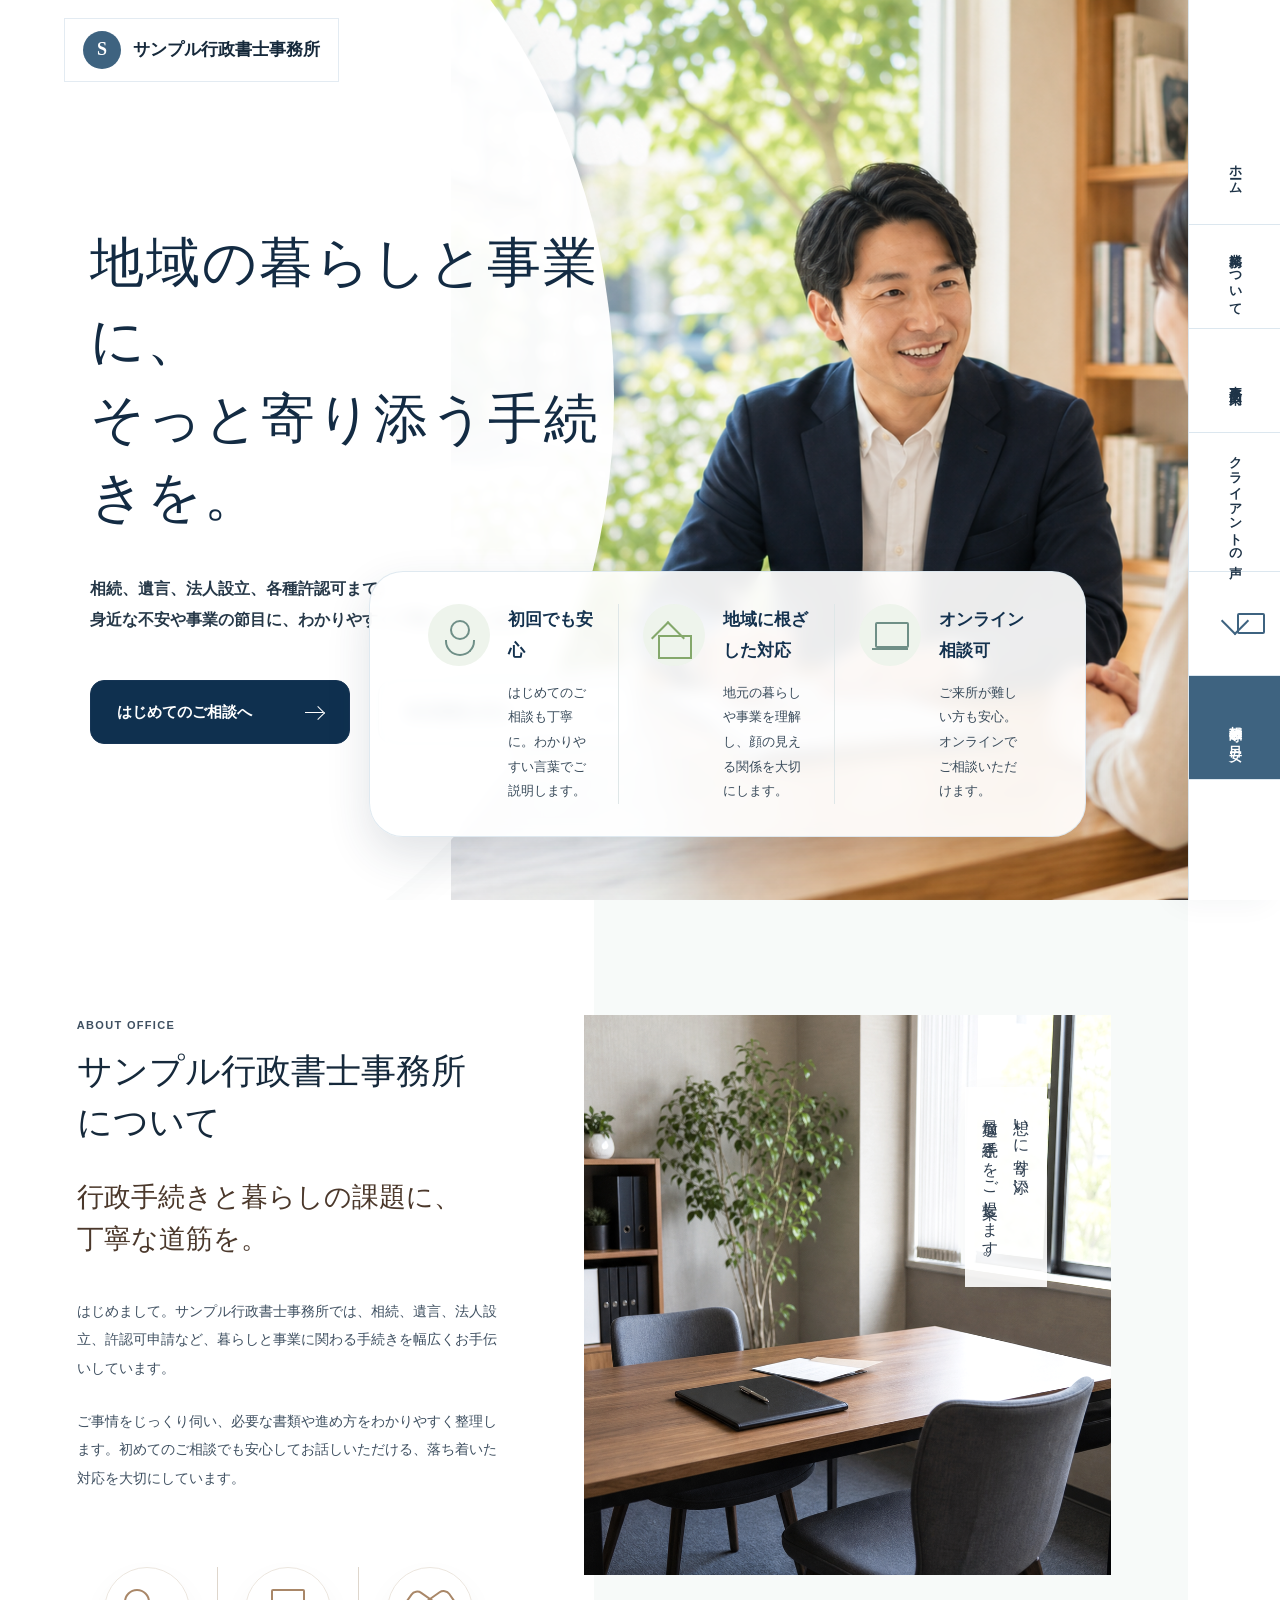
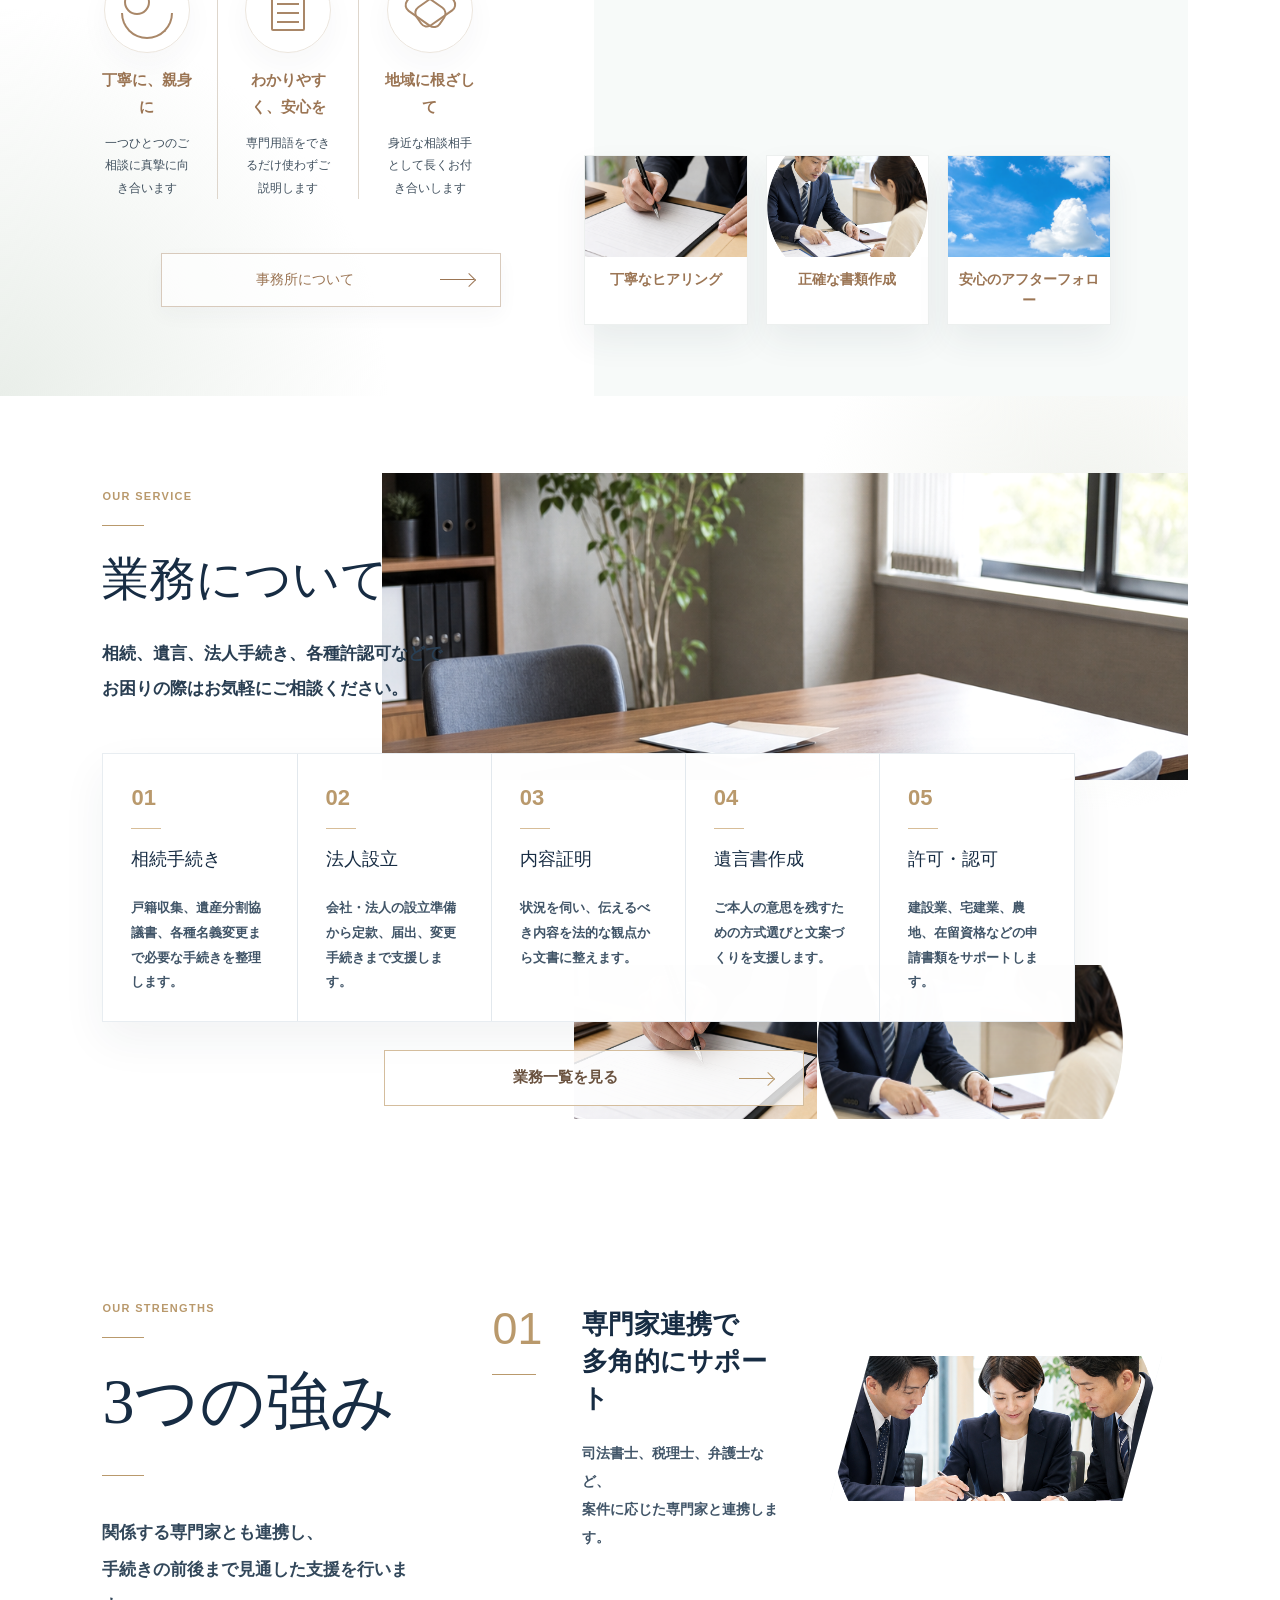
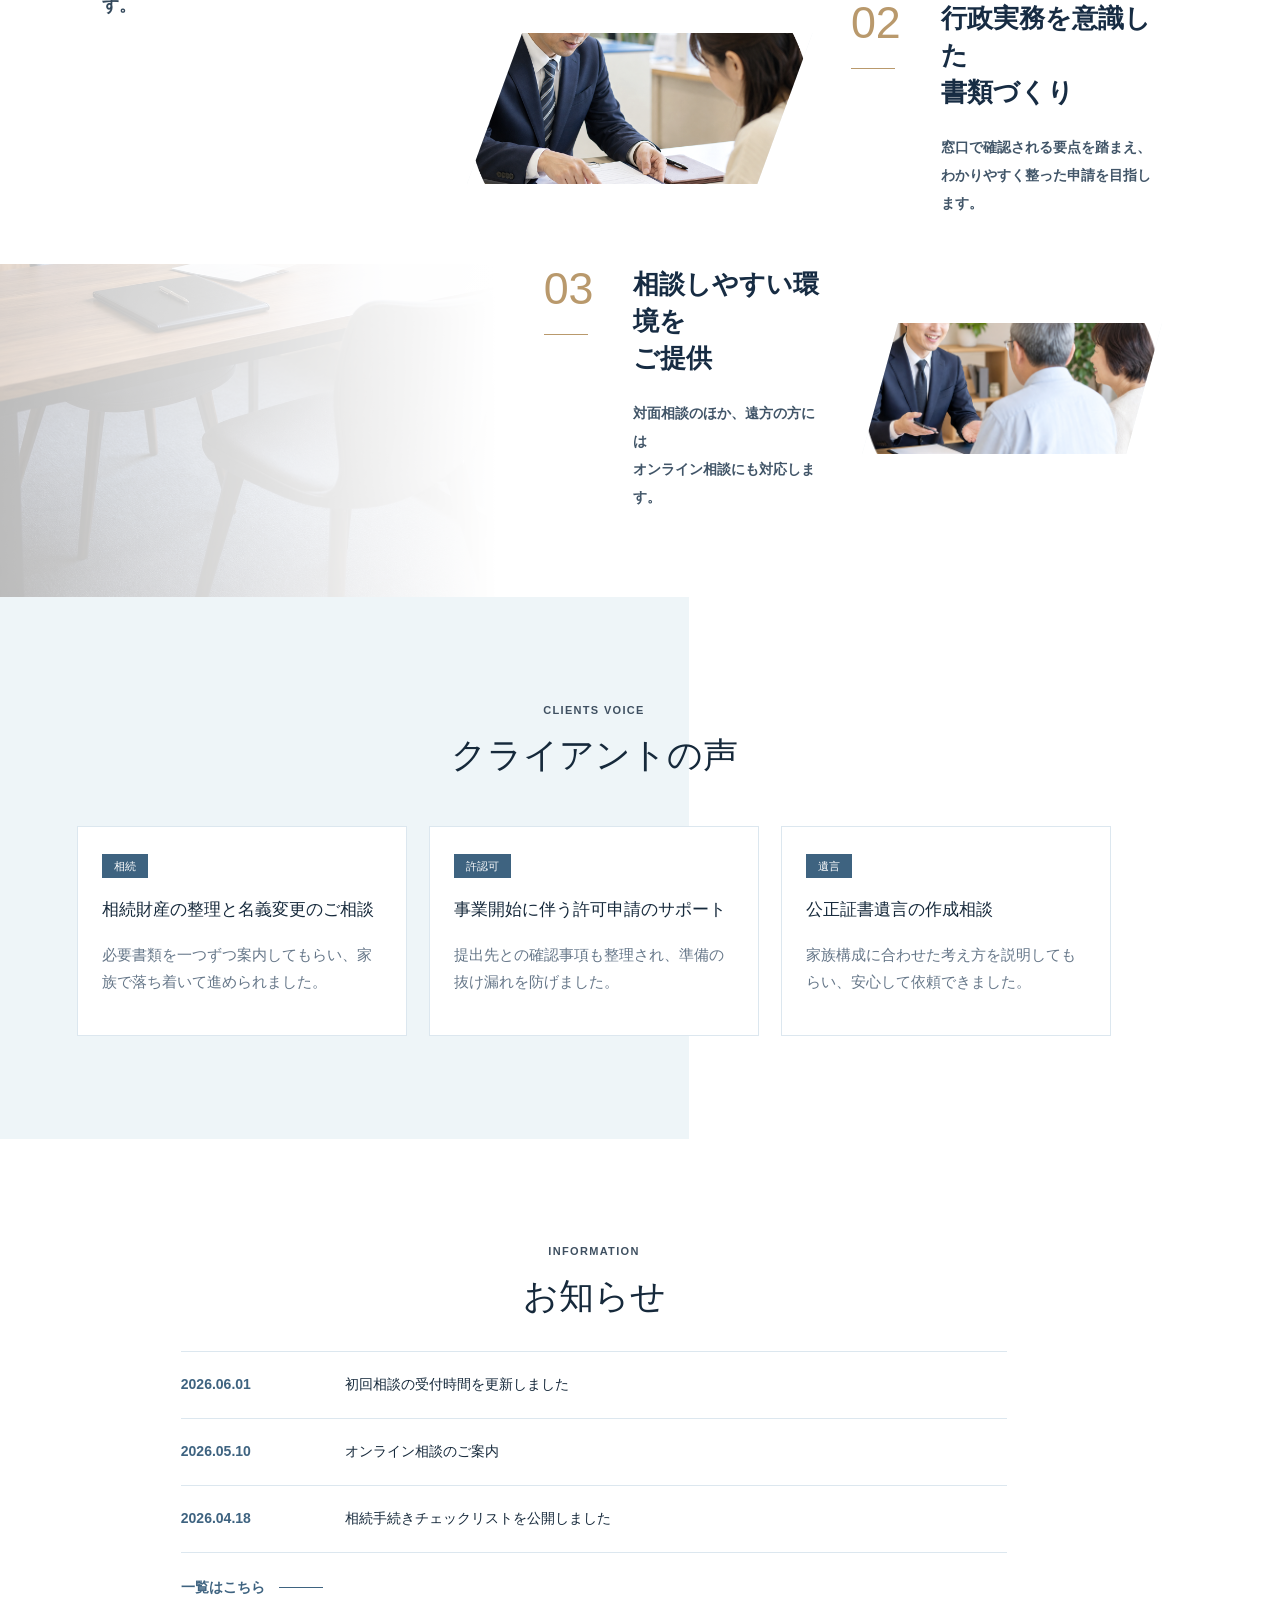
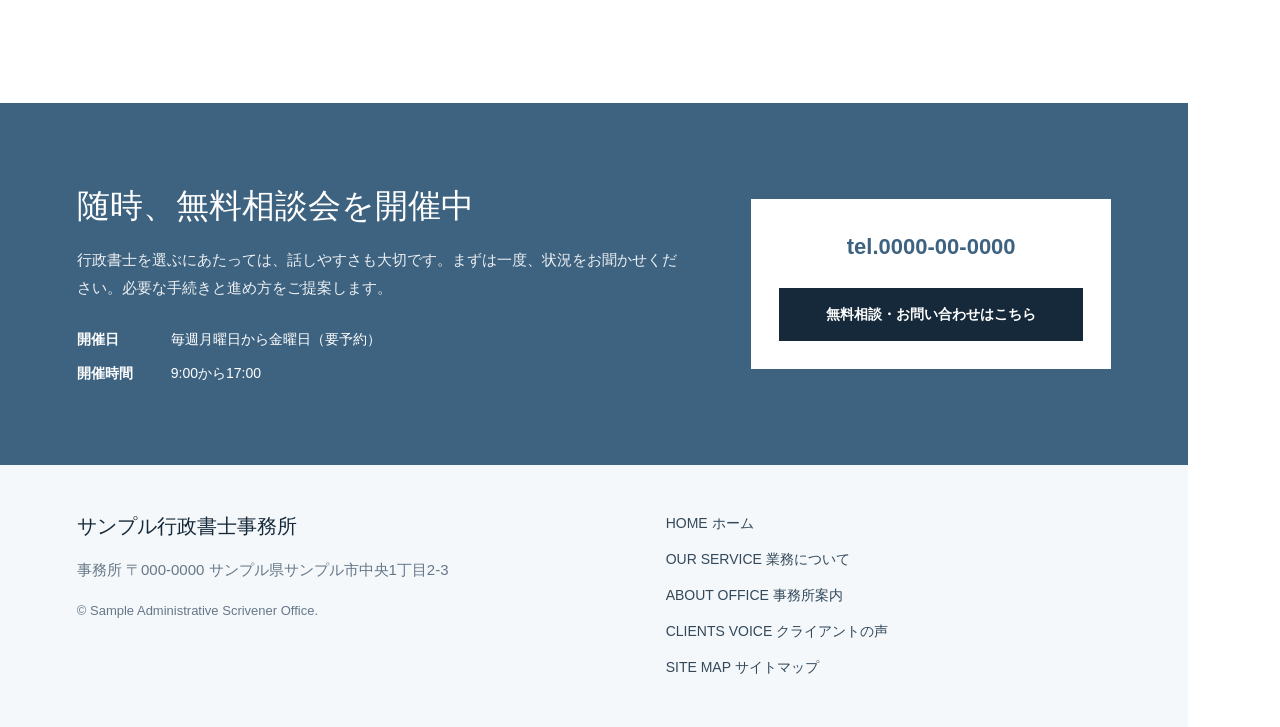
==== index.html @ b49d8558 "Add administrative office demo site" ====
<!doctype html>
<html lang="ja">
<head>
  <meta charset="utf-8">
  <meta name="viewport" content="width=device-width, initial-scale=1">
  <title>サンプル行政書士事務所</title>
  <meta name="description" content="相続、許認可、法人設立、内容証明などのご相談を承るサンプル行政書士事務所のトップページです。">
  <link rel="stylesheet" href="styles.css">
</head>
<body>
  <header class="site-header">
    <a class="brand" href="index.html" aria-label="サンプル行政書士事務所 ホーム">
      <span class="brand-mark">S</span>
      <span>サンプル行政書士事務所</span>
    </a>
    <nav class="global-nav" aria-label="主要メニュー">
      <a href="index.html">ホーム</a>
      <a href="#service">業務について</a>
      <a href="#about">事務所案内</a>
      <a href="#voice">クライアントの声</a>
      <a class="nav-icon" href="#contact" aria-label="お問い合わせ">□</a>
      <a class="fee-link" href="#fees">報酬等の目安</a>
    </nav>
  </header>

  <main>
    <section class="hero" aria-labelledby="hero-title">
      <div class="hero-copy">
        <h1 id="hero-title">地域の暮らしと事業に、<br>そっと寄り添う手続きを。</h1>
        <p class="hero-lead">相続、遺言、法人設立、各種許認可まで。<br>身近な不安や事業の節目に、わかりやすく丁寧に伴走します。</p>
        <div class="hero-actions">
          <a class="hero-primary" href="#contact">はじめてのご相談へ<span aria-hidden="true"></span></a>
          <a class="hero-secondary" href="#service">対応業務を見る<span aria-hidden="true"></span></a>
        </div>
      </div>
      <div class="hero-visual" aria-hidden="true">
        <img class="hero-main" src="assets/hero-consultation-photo.png" alt="">
      </div>
      <div class="hero-feature-panel" aria-label="相談の特徴">
        <article>
          <span class="hero-feature-icon icon-person"></span>
          <div>
            <h2>初回でも安心</h2>
            <p>はじめてのご相談も丁寧に。わかりやすい言葉でご説明します。</p>
          </div>
        </article>
        <article>
          <span class="hero-feature-icon icon-town"></span>
          <div>
            <h2>地域に根ざした対応</h2>
            <p>地元の暮らしや事業を理解し、顔の見える関係を大切にします。</p>
          </div>
        </article>
        <article>
          <span class="hero-feature-icon icon-online"></span>
          <div>
            <h2>オンライン相談可</h2>
            <p>ご来所が難しい方も安心。オンラインでご相談いただけます。</p>
          </div>
        </article>
      </div>
    </section>

    <section id="about" class="about section-pad">
      <div class="about-text">
        <p class="section-en">ABOUT OFFICE</p>
        <h2>サンプル行政書士事務所について</h2>
        <h3>行政手続きと暮らしの課題に、<br>丁寧な道筋を。</h3>
        <p>はじめまして。サンプル行政書士事務所では、相続、遺言、法人設立、許認可申請など、暮らしと事業に関わる手続きを幅広くお手伝いしています。</p>
        <p>ご事情をじっくり伺い、必要な書類や進め方をわかりやすく整理します。初めてのご相談でも安心してお話しいただける、落ち着いた対応を大切にしています。</p>
        <ul class="about-values" aria-label="事務所の姿勢">
          <li>
            <span class="value-icon value-people" aria-hidden="true"></span>
            <strong>丁寧に、親身に</strong>
            <small>一つひとつのご相談に真摯に向き合います</small>
          </li>
          <li>
            <span class="value-icon value-doc" aria-hidden="true"></span>
            <strong>わかりやすく、安心を</strong>
            <small>専門用語をできるだけ使わずご説明します</small>
          </li>
          <li>
            <span class="value-icon value-hand" aria-hidden="true"></span>
            <strong>地域に根ざして</strong>
            <small>身近な相談相手として長くお付き合いします</small>
          </li>
        </ul>
        <a class="about-button" href="#office">事務所について<span aria-hidden="true"></span></a>
      </div>
      <div class="about-visual">
        <img class="about-main-photo" src="assets/about-office-photo.png" alt="相談室のイメージ">
        <p class="about-vertical">想いに寄り添い、<br>最適な手続きをご提案します。</p>
        <div class="about-cards" aria-label="対応の特徴">
          <article>
            <img src="assets/hero-docs-photo.png" alt="">
            <h4>丁寧なヒアリング</h4>
          </article>
          <article>
            <img src="assets/strength-office-photo.png" alt="">
            <h4>正確な書類作成</h4>
          </article>
          <article>
            <img src="assets/hero-sky-photo.png" alt="">
            <h4>安心のアフターフォロー</h4>
          </article>
        </div>
      </div>
    </section>

    <section id="service" class="service section-pad">
      <div class="service-intro">
        <p class="section-en">OUR SERVICE</p>
        <h2>業務について</h2>
        <p>相続、遺言、法人手続き、各種許認可などで<br>お困りの際はお気軽にご相談ください。</p>
      </div>
      <div class="service-photo service-photo-main">
        <img src="assets/about-office-photo.png" alt="">
      </div>
      <div class="service-grid">
        <a class="service-card" href="#">
          <span>01</span>
          <h3>相続手続き</h3>
          <p>戸籍収集、遺産分割協議書、各種名義変更まで必要な手続きを整理します。</p>
        </a>
        <a class="service-card" href="#">
          <span>02</span>
          <h3>法人設立</h3>
          <p>会社・法人の設立準備から定款、届出、変更手続きまで支援します。</p>
        </a>
        <a class="service-card" href="#">
          <span>03</span>
          <h3>内容証明</h3>
          <p>状況を伺い、伝えるべき内容を法的な観点から文書に整えます。</p>
        </a>
        <a class="service-card" href="#">
          <span>04</span>
          <h3>遺言書作成</h3>
          <p>ご本人の意思を残すための方式選びと文案づくりを支援します。</p>
        </a>
        <a class="service-card" href="#">
          <span>05</span>
          <h3>許可・認可</h3>
          <p>建設業、宅建業、農地、在留資格などの申請書類をサポートします。</p>
        </a>
      </div>
      <a class="service-button" href="#">業務一覧を見る<span aria-hidden="true"></span></a>
      <div class="service-photo service-photo-sub service-photo-hand">
        <img src="assets/hero-docs-photo.png" alt="">
      </div>
      <div class="service-photo service-photo-sub service-photo-office">
        <img src="assets/strength-office-photo.png" alt="">
      </div>
    </section>

    <section class="strength section-pad">
      <div class="strength-bg" aria-hidden="true">
        <img src="assets/about-office-photo.png" alt="">
      </div>
      <div class="strength-heading">
        <p class="section-en">OUR STRENGTHS</p>
        <h2>3つの強み</h2>
        <p>関係する専門家とも連携し、<br>手続きの前後まで見通した支援を行います。</p>
      </div>
      <ol class="strength-list">
        <li class="strength-item strength-item-01">
          <div class="strength-copy">
            <span>01</span>
            <div>
              <h3>専門家連携で<br>多角的にサポート</h3>
              <p>司法書士、税理士、弁護士など、<br>案件に応じた専門家と連携します。</p>
            </div>
          </div>
          <figure><img src="assets/strength-team-photo.png" alt=""></figure>
        </li>
        <li class="strength-item strength-item-02">
          <figure><img src="assets/strength-office-photo.png" alt=""></figure>
          <div class="strength-copy">
            <span>02</span>
            <div>
              <h3>行政実務を意識した<br>書類づくり</h3>
              <p>窓口で確認される要点を踏まえ、<br>わかりやすく整った申請を目指します。</p>
            </div>
          </div>
        </li>
        <li class="strength-item strength-item-03">
          <div class="strength-copy">
            <span>03</span>
            <div>
              <h3>相談しやすい環境を<br>ご提供</h3>
              <p>対面相談のほか、遠方の方には<br>オンライン相談にも対応します。</p>
            </div>
          </div>
          <figure><img src="assets/strength-family-photo.png" alt=""></figure>
        </li>
      </ol>
    </section>

    <section id="voice" class="voice section-pad">
      <div class="section-heading">
        <p class="section-en">CLIENTS VOICE</p>
        <h2>クライアントの声</h2>
      </div>
      <div class="voice-grid">
        <article>
          <p class="tag">相続</p>
          <h3>相続財産の整理と名義変更のご相談</h3>
          <p>必要書類を一つずつ案内してもらい、家族で落ち着いて進められました。</p>
        </article>
        <article>
          <p class="tag">許認可</p>
          <h3>事業開始に伴う許可申請のサポート</h3>
          <p>提出先との確認事項も整理され、準備の抜け漏れを防げました。</p>
        </article>
        <article>
          <p class="tag">遺言</p>
          <h3>公正証書遺言の作成相談</h3>
          <p>家族構成に合わせた考え方を説明してもらい、安心して依頼できました。</p>
        </article>
      </div>
    </section>

    <section class="information section-pad">
      <div class="section-heading compact">
        <p class="section-en">INFORMATION</p>
        <h2>お知らせ</h2>
      </div>
      <ul class="news-list">
        <li><time datetime="2026-06-01">2026.06.01</time><a href="#">初回相談の受付時間を更新しました</a></li>
        <li><time datetime="2026-05-10">2026.05.10</time><a href="#">オンライン相談のご案内</a></li>
        <li><time datetime="2026-04-18">2026.04.18</time><a href="#">相続手続きチェックリストを公開しました</a></li>
      </ul>
      <a class="text-button" href="#">一覧はこちら</a>
    </section>

    <section id="contact" class="contact">
      <div>
        <h2>随時、無料相談会を開催中</h2>
        <p>行政書士を選ぶにあたっては、話しやすさも大切です。まずは一度、状況をお聞かせください。必要な手続きと進め方をご提案します。</p>
        <dl>
          <div><dt>開催日</dt><dd>毎週月曜日から金曜日（要予約）</dd></div>
          <div><dt>開催時間</dt><dd>9:00から17:00</dd></div>
        </dl>
      </div>
      <div class="contact-card">
        <p>tel.0000-00-0000</p>
        <a href="mailto:info@example.com">無料相談・お問い合わせはこちら</a>
      </div>
    </section>
  </main>

  <footer class="site-footer" id="office">
    <div>
      <h2>サンプル行政書士事務所</h2>
      <p>事務所 〒000-0000 サンプル県サンプル市中央1丁目2-3</p>
      <p class="copyright">© Sample Administrative Scrivener Office.</p>
    </div>
    <nav aria-label="フッターメニュー">
      <a href="index.html">HOME ホーム</a>
      <a href="#service">OUR SERVICE 業務について</a>
      <a href="#about">ABOUT OFFICE 事務所案内</a>
      <a href="#voice">CLIENTS VOICE クライアントの声</a>
      <a href="sitemap.html">SITE MAP サイトマップ</a>
    </nav>
  </footer>
</body>
</html>
---- styles.css ----
:root {
  --ink: #16293b;
  --muted: #667789;
  --line: #dce7ef;
  --blue: #3e6380;
  --pale: #eef5f8;
  --white: #fff;
  --accent: #75a36f;
  --paper: #f8fbfc;
  --font-serif: "Yu Mincho", "Hiragino Mincho ProN", "Noto Serif JP", "Times New Roman", serif;
  --font-sans: "Yu Gothic", "Hiragino Kaku Gothic ProN", "Noto Sans JP", Meiryo, sans-serif;
  font-family: var(--font-sans);
}

* {
  box-sizing: border-box;
}

html {
  scroll-behavior: smooth;
}

body {
  margin: 0;
  padding-right: 92px;
  color: var(--ink);
  background: var(--white);
  font-family: var(--font-sans);
  font-size: 15px;
  line-height: 1.85;
  letter-spacing: 0;
}

a {
  color: inherit;
  text-decoration: none;
}

img {
  display: block;
  max-width: 100%;
}

.site-header {
  position: fixed;
  inset: 0 0 auto 0;
  z-index: 10;
  display: flex;
  align-items: center;
  justify-content: space-between;
  gap: 28px;
  min-height: 0;
  padding: 18px clamp(20px, 5vw, 68px);
  background: transparent;
  pointer-events: none;
}

.brand {
  display: flex;
  align-items: center;
  gap: 12px;
  font-family: var(--font-serif);
  font-size: clamp(16px, 1.35vw, 21px);
  font-weight: 600;
  letter-spacing: 0;
  white-space: nowrap;
  padding: 12px 18px;
  background: rgba(255, 255, 255, .94);
  border: 1px solid rgba(220, 231, 239, .8);
  pointer-events: auto;
}

.brand-mark {
  display: grid;
  place-items: center;
  width: 38px;
  height: 38px;
  color: var(--white);
  font-family: Georgia, serif;
  font-size: 18px;
  background: var(--blue);
  border-radius: 50%;
}

.global-nav {
  position: fixed;
  top: 0;
  right: 0;
  bottom: 0;
  display: flex;
  align-items: center;
  justify-content: center;
  flex-direction: column;
  gap: 0;
  width: 92px;
  color: #1f3448;
  font-family: var(--font-sans);
  font-size: 12.5px;
  font-weight: 700;
  background: rgba(255, 255, 255, .96);
  border-left: 1px solid var(--line);
  box-shadow: -12px 0 32px rgba(39, 57, 75, .06);
  pointer-events: auto;
}

.global-nav a {
  display: grid;
  place-items: center;
  width: 100%;
  min-height: 104px;
  padding: 14px 8px;
  border-bottom: 1px solid var(--line);
  writing-mode: vertical-rl;
  letter-spacing: .12em;
  line-height: 1.55;
  text-orientation: mixed;
  transition: color .2s ease, background-color .2s ease;
}

.global-nav a:hover {
  color: var(--blue);
  background: #f4f8fa;
}

.nav-icon {
  display: grid;
  place-items: center;
  width: 100%;
  min-height: 84px;
  padding: 0;
  color: transparent;
  border: 0;
  border-bottom: 1px solid var(--line);
  border-radius: 0;
  position: relative;
  overflow: hidden;
}

.nav-icon::before {
  content: "";
  width: 24px;
  height: 17px;
  border: 2px solid var(--blue);
  border-radius: 2px;
  background: transparent;
}

.nav-icon::after {
  content: "";
  position: absolute;
  width: 18px;
  height: 18px;
  border-left: 2px solid var(--blue);
  border-bottom: 2px solid var(--blue);
  transform: translateY(-2px) rotate(-45deg);
  transform-origin: center;
}

.fee-link {
  min-height: 126px;
  color: var(--white);
  font-weight: 700;
  background: var(--blue);
}

.fee-link:hover {
  color: var(--white);
  background: #2f526d;
}

.hero {
  position: relative;
  display: grid;
  grid-template-columns: minmax(230px, 31vw) 1fr;
  align-items: center;
  gap: clamp(22px, 3vw, 48px);
  min-height: 100vh;
  padding: 0 0 0 clamp(20px, 5vw, 68px);
  overflow: hidden;
}

.hero::before {
  content: "";
  position: absolute;
  inset: 0 0 0 auto;
  width: 64vw;
  height: 100%;
  background: var(--pale);
  z-index: -1;
}

.hero-copy {
  align-self: start;
  justify-self: center;
  padding-top: clamp(118px, 17vh, 182px);
  transform: translate(-32px, 32px);
  z-index: 1;
}

.eyebrow,
.section-en {
  margin: 0 0 10px;
  color: var(--blue);
  font-family: var(--font-sans);
  font-size: 11px;
  font-weight: 700;
  letter-spacing: .12em;
}

.hero h1 {
  margin: 0;
  font-family: var(--font-sans);
  font-size: clamp(25px, 3.05vw, 40px);
  font-weight: 500;
  line-height: 1.55;
  letter-spacing: .035em;
  writing-mode: vertical-rl;
  min-height: 440px;
}

.hero-visual {
  display: block;
  align-self: stretch;
  min-height: 100vh;
}

.hero-main {
  width: 100%;
  height: 100%;
  object-fit: cover;
  object-position: center;
  background: #eef3f5;
}

.hero-main {
  min-height: 100vh;
}

.hero {
  display: block;
  min-height: 100vh;
  padding: 0;
  background: #fff;
}

.hero::before {
  inset: 0 0 0 auto;
  width: 62%;
  height: 100%;
  background: #eef5f8;
}

.hero::after {
  content: "";
  position: absolute;
  z-index: 1;
  left: -28vw;
  top: -22vh;
  width: 76vw;
  height: 132vh;
  background: rgba(255, 255, 255, .96);
  border-radius: 50%;
  box-shadow: 18px 0 38px rgba(39, 57, 75, .03);
}

.hero-copy {
  position: relative;
  z-index: 2;
  width: min(47vw, 760px);
  padding: clamp(190px, 25vh, 260px) 0 0 clamp(54px, 7vw, 112px);
  transform: none;
}

.hero h1 {
  margin: 0;
  color: #132b43;
  font-family: var(--font-serif);
  font-size: clamp(38px, 4.2vw, 64px);
  font-weight: 500;
  line-height: 1.45;
  letter-spacing: .04em;
  writing-mode: horizontal-tb;
  min-height: 0;
}

.hero-lead {
  margin: clamp(28px, 4vh, 40px) 0 0;
  color: #263848;
  font-family: var(--font-sans);
  font-size: clamp(15px, 1.22vw, 18px);
  font-weight: 600;
  line-height: 2;
}

.hero-actions {
  display: flex;
  gap: 28px;
  margin-top: clamp(32px, 5vh, 48px);
}

.hero-actions a {
  display: grid;
  grid-template-columns: 1fr 28px;
  align-items: center;
  min-width: 260px;
  min-height: 64px;
  padding: 0 26px;
  font-family: var(--font-sans);
  font-size: 15px;
  font-weight: 700;
  border-radius: 14px;
  border: 1px solid #163555;
}

.hero-actions span {
  position: relative;
  width: 18px;
  height: 1px;
  justify-self: end;
  background: currentColor;
}

.hero-actions span::after {
  content: "";
  position: absolute;
  right: 0;
  top: -4px;
  width: 9px;
  height: 9px;
  border-top: 1px solid currentColor;
  border-right: 1px solid currentColor;
  transform: rotate(45deg);
}

.hero-primary {
  color: #fff;
  background: #0f304f;
}

.hero-secondary {
  color: #0f304f;
  background: rgba(255, 255, 255, .82);
}

.hero-visual {
  position: absolute;
  inset: 0 0 0 auto;
  z-index: 0;
  width: 62%;
  min-height: 100vh;
}

.hero-main {
  width: 100%;
  height: 100%;
  min-height: 100vh;
  object-fit: cover;
  object-position: center;
}

.hero-feature-panel {
  position: absolute;
  z-index: 3;
  right: clamp(48px, 8vw, 132px);
  bottom: clamp(42px, 7vh, 78px);
  display: grid;
  grid-template-columns: repeat(3, minmax(0, 1fr));
  gap: 0;
  width: min(56vw, 900px);
  padding: 32px 34px;
  background: rgba(255, 255, 255, .92);
  border: 1px solid rgba(220, 231, 239, .9);
  border-radius: 34px;
  box-shadow: 0 18px 44px rgba(39, 57, 75, .14);
  backdrop-filter: blur(8px);
}

.hero-feature-panel article {
  display: grid;
  grid-template-columns: 62px 1fr;
  gap: 18px;
  align-items: start;
  padding: 0 24px;
  border-right: 1px solid #dfe7e8;
}

.hero-feature-panel article:last-child {
  border-right: 0;
}

.hero-feature-panel h2 {
  margin: 0 0 14px;
  color: #14324f;
  font-family: var(--font-sans);
  font-size: 17px;
  font-weight: 700;
}

.hero-feature-panel p {
  margin: 0;
  color: #384a5a;
  font-size: 13px;
  font-weight: 500;
  line-height: 1.9;
}

.hero-feature-icon {
  position: relative;
  display: block;
  width: 62px;
  height: 62px;
  border-radius: 50%;
  background: #eef4ec;
}

.hero-feature-icon::before,
.hero-feature-icon::after {
  content: "";
  position: absolute;
  display: block;
  border-color: #84a86b;
}

.icon-person::before {
  left: 22px;
  top: 16px;
  width: 16px;
  height: 16px;
  border: 2px solid #6f8f87;
  border-radius: 50%;
}

.icon-person::after {
  left: 17px;
  top: 36px;
  width: 26px;
  height: 14px;
  border: 2px solid #6f8f87;
  border-top: 0;
  border-radius: 0 0 18px 18px;
}

.icon-town::before {
  left: 15px;
  top: 31px;
  width: 30px;
  height: 20px;
  border: 2px solid #84a86b;
}

.icon-town::after {
  left: 13px;
  top: 22px;
  width: 22px;
  height: 22px;
  border-top: 2px solid #84a86b;
  border-left: 2px solid #84a86b;
  transform: rotate(45deg);
}

.icon-online::before {
  left: 16px;
  top: 18px;
  width: 30px;
  height: 22px;
  border: 2px solid #6f8f87;
  border-radius: 2px;
}

.icon-online::after {
  left: 13px;
  top: 44px;
  width: 36px;
  height: 2px;
  background: #6f8f87;
}

.section-pad {
  padding: clamp(64px, 8vw, 108px) clamp(20px, 6vw, 86px);
}

.about {
  position: relative;
  display: grid;
  grid-template-columns: minmax(360px, .9fr) minmax(520px, 1.12fr);
  gap: clamp(44px, 6.5vw, 96px);
  align-items: center;
  min-height: 820px;
  padding-top: clamp(84px, 9vw, 122px);
  padding-bottom: clamp(58px, 7vw, 90px);
  background:
    radial-gradient(circle at 0 100%, rgba(225, 232, 225, .72), rgba(255, 255, 255, 0) 24%),
    linear-gradient(90deg, #fff 0 50%, #f7faf9 50% 100%);
  overflow: hidden;
}

.about-text {
  position: relative;
  z-index: 1;
  max-width: 610px;
}

.about-text h2,
.section-heading h2,
.contact h2,
.site-footer h2,
.page-title h1,
.sitemap-block h2 {
  margin: 0;
  font-family: var(--font-serif);
  font-weight: 500;
  line-height: 1.5;
}

.about-text h2,
.section-heading h2 {
  font-size: clamp(25px, 2.7vw, 36px);
}

.about-text h3 {
  margin: 28px 0 36px;
  font-family: var(--font-serif);
  font-size: clamp(19px, 2.1vw, 27px);
  font-weight: 500;
  line-height: 1.55;
  color: #4b382b;
}

.about-text p,
.section-heading p,
.contact p {
  color: #3f5061;
}

.about-text > p:not(.section-en) {
  max-width: 580px;
  margin: 0 0 24px;
  font-size: 14px;
  line-height: 2.05;
}

.about-values {
  display: grid;
  grid-template-columns: repeat(3, minmax(0, 1fr));
  gap: 0;
  padding: 0;
  margin: clamp(48px, 6vw, 74px) 0 0;
  list-style: none;
}

.about-values li {
  display: grid;
  justify-items: center;
  gap: 10px;
  min-height: 178px;
  padding: 0 24px;
  text-align: center;
  border-right: 1px solid #ded6cc;
}

.about-values li:last-child {
  border-right: 0;
}

.value-icon {
  position: relative;
  display: grid;
  place-items: center;
  width: 86px;
  height: 86px;
  margin-bottom: 4px;
  color: #a98768;
  border: 1px solid #ece6de;
  border-radius: 50%;
  background: rgba(255, 255, 255, .82);
  box-shadow: 0 12px 30px rgba(39, 57, 75, .04);
}

.value-icon::before,
.value-icon::after {
  content: "";
  position: absolute;
  display: block;
}

.value-people::before {
  width: 22px;
  height: 22px;
  border: 2px solid currentColor;
  border-radius: 50%;
  transform: translate(-10px, -8px);
}

.value-people::after {
  width: 48px;
  height: 24px;
  border: 2px solid currentColor;
  border-top: 0;
  border-radius: 0 0 28px 28px;
  transform: translateY(16px);
}

.value-doc::before {
  width: 30px;
  height: 38px;
  border: 2px solid currentColor;
  border-radius: 2px;
}

.value-doc::after {
  width: 22px;
  height: 2px;
  background: currentColor;
  box-shadow: 0 9px currentColor, 0 18px currentColor;
  transform: translateY(-6px);
}

.value-hand::before {
  width: 38px;
  height: 20px;
  border: 2px solid currentColor;
  border-radius: 8px;
  transform: rotate(35deg) translate(-4px, 2px);
}

.value-hand::after {
  width: 38px;
  height: 20px;
  border: 2px solid currentColor;
  border-radius: 8px;
  transform: rotate(-35deg) translate(5px, 2px);
}

.about-values strong {
  color: #9b7554;
  font-family: var(--font-serif);
  font-size: 15px;
  font-weight: 600;
}

.about-values small {
  color: #40505e;
  font-family: var(--font-sans);
  font-size: 12px;
  line-height: 1.85;
}

.about-button {
  display: grid;
  grid-template-columns: 1fr 52px;
  align-items: center;
  width: min(100%, 340px);
  min-height: 54px;
  margin: clamp(34px, 5vw, 54px) 0 0 auto;
  padding: 0 26px;
  color: #9b7554;
  font-family: var(--font-serif);
  font-size: 14px;
  text-align: center;
  border: 1px solid #d8cabc;
  background: rgba(255, 255, 255, .7);
  box-shadow: 0 8px 20px rgba(39, 57, 75, .04);
}

.about-button span {
  width: 34px;
  height: 1px;
  background: currentColor;
  justify-self: end;
  position: relative;
}

.about-button span::after {
  content: "";
  position: absolute;
  right: 0;
  top: -4px;
  width: 9px;
  height: 9px;
  border-top: 1px solid currentColor;
  border-right: 1px solid currentColor;
  transform: rotate(45deg);
}

.about-visual {
  position: relative;
  align-self: stretch;
  min-height: 660px;
}

.about-main-photo {
  width: calc(100% + clamp(20px, 5vw, 68px));
  height: min(57vw, 560px);
  min-height: 430px;
  object-fit: cover;
  object-position: center;
  filter: brightness(1.05) saturate(.9);
}

.about-vertical {
  position: absolute;
  top: clamp(40px, 7vw, 72px);
  right: clamp(24px, 5vw, 68px);
  display: inline-block;
  margin: 0;
  padding: 20px 10px;
  color: #2f3f50;
  font-family: var(--font-serif);
  font-size: 16px;
  line-height: 1.95;
  letter-spacing: .08em;
  writing-mode: vertical-rl;
  background: rgba(255, 255, 255, .9);
  box-shadow: 0 14px 34px rgba(39, 57, 75, .05);
}

.about-cards {
  position: absolute;
  right: 0;
  bottom: 0;
  display: grid;
  grid-template-columns: repeat(3, minmax(130px, 1fr));
  gap: 18px;
  width: min(100%, 690px);
  transform: translateY(18px);
}

.about-cards article {
  background: #fff;
  border: 1px solid #edf0ef;
  box-shadow: 0 16px 32px rgba(39, 57, 75, .07);
}

.about-cards img {
  width: 100%;
  aspect-ratio: 16 / 10;
  object-fit: cover;
  filter: brightness(1.04) saturate(.88);
}

.about-cards h4 {
  margin: 0;
  padding: 12px 10px 13px;
  color: #9b7554;
  font-family: var(--font-serif);
  font-size: 14px;
  font-weight: 600;
  line-height: 1.5;
  text-align: center;
}

.text-button {
  display: inline-flex;
  align-items: center;
  gap: 14px;
  margin-top: 22px;
  color: var(--blue);
  font-family: var(--font-sans);
  font-size: 14px;
  font-weight: 700;
}

.text-button::after {
  content: "";
  width: 44px;
  height: 1px;
  background: currentColor;
}

.service {
  position: relative;
  min-height: 760px;
  padding-top: clamp(62px, 7vw, 92px);
  padding-bottom: clamp(64px, 8vw, 112px);
  background:
    radial-gradient(circle at 92% 16%, rgba(235, 238, 231, .72), rgba(255, 255, 255, 0) 22%),
    #fff;
  overflow: hidden;
}

.section-heading {
  max-width: 760px;
  margin: 0 auto 44px;
  text-align: center;
}

.section-heading.compact {
  margin-bottom: 28px;
}

.service-intro {
  position: relative;
  z-index: 2;
  width: min(33vw, 420px);
  margin: 0 0 48px clamp(18px, 2vw, 44px);
}

.service-intro .section-en {
  position: relative;
  margin-bottom: 42px;
  color: #b9996c;
}

.service-intro .section-en::after {
  content: "";
  position: absolute;
  left: 0;
  bottom: -20px;
  width: 42px;
  height: 1px;
  background: #b9996c;
}

.service-intro h2 {
  margin: 0 0 24px;
  color: #172c43;
  font-family: var(--font-serif);
  font-size: clamp(30px, 3.7vw, 48px);
  font-weight: 500;
  line-height: 1.35;
}

.service-intro p:not(.section-en) {
  margin: 0;
  color: #293e52;
  font-family: var(--font-sans);
  font-size: clamp(15px, 1.35vw, 18px);
  font-weight: 600;
  line-height: 2;
}

.service-photo {
  position: absolute;
  overflow: hidden;
  background: #eef3f5;
}

.service-photo img {
  width: 100%;
  height: 100%;
  object-fit: cover;
  filter: brightness(1.04) saturate(.9);
}

.service-photo-main {
  top: clamp(52px, 6vw, 82px);
  right: 0;
  z-index: 1;
  width: min(63vw, 1180px);
  height: clamp(250px, 24vw, 350px);
}

.service-photo-main img {
  object-position: center;
}

.service-photo-sub {
  z-index: 1;
  height: clamp(145px, 12vw, 190px);
}

.service-photo-hand {
  right: min(26vw, 520px);
  bottom: clamp(54px, 7vw, 90px);
  width: min(22vw, 320px);
}

.service-photo-office {
  right: clamp(20px, 5vw, 76px);
  bottom: clamp(54px, 7vw, 90px);
  width: min(24vw, 380px);
}

.service-grid {
  position: relative;
  z-index: 3;
  display: grid;
  grid-template-columns: repeat(5, minmax(0, 1fr));
  gap: 0;
  width: min(76vw, 1320px);
  margin: 0 0 0 clamp(18px, 2vw, 44px);
  background: rgba(255, 255, 255, .92);
  border: 1px solid #e8edf1;
  box-shadow: 0 18px 42px rgba(39, 57, 75, .06);
}

.service-card {
  min-height: 218px;
  padding: 24px 28px 26px;
  background: rgba(255, 255, 255, .9);
  border: 0;
  border-right: 1px solid #e2e8ed;
  transition: transform .2s ease, box-shadow .2s ease;
}

.service-card:last-child {
  border-right: 0;
}

.service-card:hover {
  transform: translateY(-3px);
  box-shadow: 0 16px 34px rgba(39, 57, 75, .08);
}

.service-card span {
  position: relative;
  display: inline-block;
  margin-bottom: 24px;
  color: #b9996c;
  font-family: var(--font-sans);
  font-size: 22px;
  font-weight: 600;
}

.service-card span::after {
  content: "";
  position: absolute;
  left: 0;
  bottom: -10px;
  width: 30px;
  height: 1px;
  background: #d7bd98;
}

.service-card h3 {
  margin: 0 0 20px;
  font-family: var(--font-serif);
  font-size: 18px;
  font-weight: 500;
  color: #172c43;
}

.service-card p {
  margin: 0;
  color: #415568;
  font-family: var(--font-sans);
  font-size: 13px;
  font-weight: 600;
  line-height: 1.9;
}

.service-button {
  position: relative;
  z-index: 3;
  display: grid;
  grid-template-columns: 1fr 58px;
  align-items: center;
  width: min(100%, 420px);
  min-height: 56px;
  margin: 28px auto 0;
  padding: 0 30px;
  color: #6a523f;
  font-family: var(--font-serif);
  font-size: 15px;
  font-weight: 600;
  text-align: center;
  background: rgba(255, 255, 255, .78);
  border: 1px solid #d4bd9d;
}

.service-button span {
  width: 34px;
  height: 1px;
  justify-self: end;
  background: #b9996c;
  position: relative;
}

.service-button span::after {
  content: "";
  position: absolute;
  top: -4px;
  right: 0;
  width: 9px;
  height: 9px;
  border-top: 1px solid #b9996c;
  border-right: 1px solid #b9996c;
  transform: rotate(45deg);
}

.strength {
  position: relative;
  min-height: 760px;
  padding-top: clamp(62px, 7vw, 92px);
  padding-bottom: clamp(58px, 7vw, 86px);
  background: #fff;
  overflow: hidden;
}

.strength-bg {
  position: absolute;
  left: 0;
  bottom: 0;
  width: min(42vw, 720px);
  height: clamp(220px, 26vw, 360px);
  opacity: .32;
  filter: blur(.2px);
}

.strength-bg::after {
  content: "";
  position: absolute;
  inset: 0;
  background: linear-gradient(90deg, rgba(255, 255, 255, .16), #fff 92%);
}

.strength-bg img {
  width: 100%;
  height: 100%;
  object-fit: cover;
  object-position: center bottom;
}

.strength-heading {
  position: relative;
  z-index: 2;
  width: min(33vw, 430px);
  margin-left: clamp(18px, 2vw, 44px);
}

.strength-heading .section-en {
  position: relative;
  margin-bottom: 44px;
  color: #b9996c;
}

.strength-heading .section-en::after,
.strength-heading h2::after {
  content: "";
  position: absolute;
  left: 0;
  width: 42px;
  height: 1px;
  background: #b9996c;
}

.strength-heading .section-en::after {
  bottom: -20px;
}

.strength-heading h2 {
  position: relative;
  margin: 0 0 72px;
  color: #172c43;
  font-family: var(--font-serif);
  font-size: clamp(48px, 5vw, 74px);
  font-weight: 500;
  line-height: 1.25;
}

.strength-heading h2::after {
  bottom: -34px;
}

.strength-heading p:not(.section-en) {
  margin: 0;
  color: #33485b;
  font-family: var(--font-sans);
  font-size: clamp(15px, 1.35vw, 18px);
  font-weight: 600;
  line-height: 2.1;
}

.strength-list {
  position: absolute;
  inset: clamp(48px, 6vw, 80px) clamp(38px, 6vw, 96px) auto auto;
  z-index: 3;
  width: min(65vw, 1180px);
  min-height: 610px;
  padding: 0;
  margin: 0;
  list-style: none;
}

.strength-item {
  position: absolute;
  display: grid;
  align-items: center;
  gap: 28px;
}

.strength-item-01 {
  top: 0;
  right: 0;
  grid-template-columns: 340px 420px;
}

.strength-item-02 {
  top: 250px;
  left: 80px;
  grid-template-columns: 380px 430px;
}

.strength-item-03 {
  right: 0;
  bottom: 0;
  grid-template-columns: 390px 410px;
}

.strength-copy {
  display: grid;
  grid-template-columns: 86px 1fr;
  gap: 28px;
  align-items: start;
}

.strength-copy span {
  position: relative;
  display: block;
  color: #b9996c;
  font-family: var(--font-sans);
  font-size: clamp(36px, 3.5vw, 54px);
  font-weight: 500;
  line-height: 1;
}

.strength-copy span::after {
  content: "";
  position: absolute;
  left: 0;
  bottom: -24px;
  width: 44px;
  height: 1px;
  background: #b9996c;
}

.strength-copy h3 {
  margin: 0 0 22px;
  color: #172c43;
  font-family: var(--font-serif);
  font-size: clamp(22px, 2.2vw, 34px);
  font-weight: 600;
  line-height: 1.45;
}

.strength-copy p {
  margin: 0;
  color: #415568;
  font-family: var(--font-sans);
  font-size: 14px;
  font-weight: 600;
  line-height: 2;
}

.strength-item figure {
  margin: 0;
  overflow: hidden;
  background: #eef3f5;
  clip-path: polygon(12% 0, 100% 0, 88% 100%, 0 100%);
}

.strength-item-02 figure {
  clip-path: polygon(16% 0, 100% 0, 84% 100%, 0 100%);
}

.strength-item figure img {
  width: 100%;
  height: 100%;
  min-height: 178px;
  object-fit: cover;
  filter: brightness(1.03) saturate(.92);
}

/* Stable version of the strengths layout: keeps the reference mood without fragile absolute positioning. */
.strength {
  display: grid;
  grid-template-columns: minmax(280px, 34%) minmax(0, 1fr);
  column-gap: clamp(34px, 5vw, 82px);
  align-items: start;
  min-height: 0;
}

.strength-heading {
  position: relative;
  width: auto;
  margin-left: clamp(18px, 2vw, 44px);
}

.strength-list {
  position: relative;
  inset: auto;
  display: grid;
  gap: clamp(28px, 3.8vw, 52px);
  width: 100%;
  min-height: 0;
  padding-top: 8px;
}

.strength-item,
.strength-item-01,
.strength-item-02,
.strength-item-03 {
  position: relative;
  inset: auto;
  display: grid;
  grid-template-columns: minmax(280px, .9fr) minmax(300px, 1fr);
  gap: clamp(22px, 3vw, 44px);
  align-items: center;
}

.strength-item-02 {
  grid-template-columns: minmax(300px, 1fr) minmax(280px, .9fr);
  margin-left: clamp(-30px, -2vw, 0px);
}

.strength-item-03 {
  margin-left: clamp(34px, 4vw, 76px);
}

.strength-copy {
  grid-template-columns: clamp(58px, 5vw, 82px) 1fr;
  gap: clamp(18px, 2vw, 28px);
}

.strength-copy h3 {
  font-size: clamp(21px, 2vw, 30px);
}

.strength-item figure {
  width: 100%;
  aspect-ratio: 16 / 7;
}

.strength-item figure img {
  min-height: 0;
}

.voice {
  background: linear-gradient(90deg, var(--pale) 0 58%, var(--white) 58%);
}

.voice-grid {
  display: grid;
  grid-template-columns: repeat(3, minmax(0, 1fr));
  gap: 22px;
}

.voice-grid article {
  min-height: 205px;
  padding: 24px;
  background: var(--white);
  border: 1px solid var(--line);
}

.tag {
  display: inline-block;
  margin: 0 0 16px;
  padding: 2px 12px;
  color: var(--white);
  font-family: var(--font-sans);
  font-size: 11px;
  background: var(--blue);
}

.voice-grid h3 {
  margin: 0 0 14px;
  font-family: var(--font-serif);
  font-size: 17px;
  font-weight: 500;
}

.voice-grid p:last-child {
  color: var(--muted);
}

.information {
  max-width: 980px;
  margin: 0 auto;
}

.news-list {
  padding: 0;
  margin: 0;
  list-style: none;
  border-top: 1px solid var(--line);
}

.news-list li {
  display: grid;
  grid-template-columns: 140px 1fr;
  gap: 24px;
  padding: 20px 0;
  border-bottom: 1px solid var(--line);
  font-family: var(--font-sans);
  font-size: 14px;
}

.news-list time {
  color: var(--blue);
  font-weight: 700;
}

.contact {
  display: grid;
  grid-template-columns: 1fr minmax(260px, 360px);
  gap: clamp(28px, 5vw, 70px);
  align-items: center;
  padding: clamp(46px, 7vw, 78px) clamp(20px, 6vw, 86px);
  color: var(--white);
  background: var(--blue);
}

.contact h2 {
  font-size: clamp(23px, 2.6vw, 34px);
}

.contact p {
  color: rgba(255, 255, 255, .9);
}

.contact dl {
  display: grid;
  gap: 8px;
  margin: 26px 0 0;
  font-family: var(--font-sans);
  font-size: 14px;
}

.contact dl div {
  display: grid;
  grid-template-columns: 76px 1fr;
  gap: 18px;
}

.contact dt {
  font-weight: 700;
}

.contact dd {
  margin: 0;
}

.contact-card {
  padding: 28px;
  color: var(--ink);
  background: var(--white);
  text-align: center;
}

.contact-card p {
  margin: 0 0 20px;
  color: var(--blue);
  font-family: var(--font-sans);
  font-size: 22px;
  font-weight: 600;
}

.contact-card a {
  display: block;
  padding: 14px 18px;
  color: var(--white);
  font-family: var(--font-sans);
  font-size: 14px;
  font-weight: 700;
  background: var(--ink);
}

.site-footer {
  display: grid;
  grid-template-columns: minmax(260px, 1fr) minmax(260px, .8fr);
  gap: 32px;
  padding: 46px clamp(20px, 6vw, 86px);
  background: #f4f8fa;
}

.site-footer h2 {
  font-size: 20px;
}

.site-footer p {
  color: var(--muted);
}

.copyright {
  font-size: 13px;
}

.site-footer nav {
  display: grid;
  gap: 10px;
  font-family: var(--font-sans);
  font-size: 14px;
  color: #33485b;
}

.page-title {
  padding: clamp(62px, 8vw, 98px) clamp(20px, 6vw, 86px);
  text-align: center;
  background: var(--pale);
}

.page-title h1 {
  font-size: clamp(30px, 3.6vw, 44px);
}

.sitemap {
  display: grid;
  grid-template-columns: repeat(3, minmax(0, 1fr));
  gap: 24px;
}

.sitemap-block {
  padding: 28px;
  border: 1px solid var(--line);
  background: var(--white);
}

.sitemap-block h2 {
  margin-bottom: 18px;
  font-size: 20px;
}

.sitemap-block ul {
  padding: 0;
  margin: 0;
  list-style: none;
}

.sitemap-block li {
  border-top: 1px solid var(--line);
}

.sitemap-block a {
  display: block;
  padding: 14px 0;
  color: #33485b;
  font-family: var(--font-sans);
  font-size: 14px;
}

@media (max-width: 980px) {
  body {
    padding-right: 0;
  }

  .site-header {
    position: sticky;
    top: 0;
    align-items: flex-start;
    flex-direction: column;
    min-height: 84px;
    background: rgba(255, 255, 255, .94);
    border-bottom: 1px solid rgba(220, 231, 239, .8);
    backdrop-filter: blur(12px);
    pointer-events: auto;
  }

  .brand {
    padding: 0;
    background: transparent;
    border: 0;
  }

  .global-nav {
    position: static;
    flex-wrap: wrap;
    justify-content: flex-start;
    flex-direction: row;
    gap: 16px 24px;
    width: auto;
    background: transparent;
    border-left: 0;
    box-shadow: none;
    font-size: 13px;
    font-weight: 600;
  }

  .global-nav a {
    display: inline-flex;
    width: auto;
    min-height: 0;
    padding: 8px 0;
    border-bottom: 0;
    writing-mode: horizontal-tb;
    letter-spacing: 0;
    line-height: 1.5;
  }

  .nav-icon {
    display: inline-grid;
    width: 34px;
    height: 34px;
    min-height: 34px;
    padding: 0;
    border: 1px solid var(--line);
    border-radius: 50%;
  }

  .nav-icon::before {
    width: 15px;
    height: 11px;
    border-width: 2px;
  }

  .nav-icon::after {
    width: 11px;
    height: 11px;
    border-width: 2px;
    transform: translateY(-1px) rotate(-45deg);
  }

  .fee-link {
    min-height: 0;
    color: var(--blue);
    background: transparent;
  }

  .hero,
  .about,
  .contact,
  .site-footer {
    grid-template-columns: 1fr;
  }

  .about {
    min-height: 0;
    background: #fff;
  }

  .about-text {
    max-width: none;
  }

  .about-values {
    margin-top: 36px;
  }

  .about-visual {
    min-height: 0;
  }

  .about-main-photo {
    width: 100%;
    height: auto;
    min-height: 0;
    aspect-ratio: 16 / 10;
  }

  .about-vertical {
    top: 28px;
    right: 24px;
    font-size: 14px;
  }

  .about-cards {
    position: static;
    width: 100%;
    margin-top: 18px;
    transform: none;
  }

  .hero h1 {
    writing-mode: horizontal-tb;
    min-height: 0;
  }

  .hero-copy {
    padding-top: 24px;
    justify-self: start;
    transform: none;
  }

  .hero-visual {
    grid-template-columns: 1fr;
    min-height: 56vh;
  }

  .service-grid,
  .strength-list,
  .voice-grid,
  .sitemap {
    grid-template-columns: 1fr;
  }

  .strength {
    grid-template-columns: 1fr;
    gap: 34px;
    min-height: 0;
  }

  .strength-bg {
    width: 100%;
    opacity: .18;
  }

  .strength-heading {
    width: auto;
    margin: 0 0 38px;
  }

  .strength-heading h2 {
    margin-bottom: 58px;
    font-size: clamp(38px, 8vw, 56px);
  }

  .strength-list {
    position: relative;
    inset: auto;
    display: grid;
    gap: 28px;
    width: 100%;
    min-height: 0;
  }

  .strength-item,
  .strength-item-01,
  .strength-item-02,
  .strength-item-03 {
    position: relative;
    inset: auto;
    grid-template-columns: 1fr;
    gap: 18px;
  }

  .strength-item-01 figure,
  .strength-item-03 figure {
    order: -1;
  }

  .strength-copy {
    grid-template-columns: 70px 1fr;
  }

  .strength-item figure,
  .strength-item-02 figure {
    clip-path: none;
  }

  .strength-item figure img {
    min-height: 220px;
  }

  .service {
    min-height: 0;
    padding-top: 64px;
  }

  .service-intro {
    width: auto;
    margin: 0 0 28px;
  }

  .service-photo {
    position: static;
  }

  .service-photo-main {
    width: 100%;
    height: auto;
    aspect-ratio: 16 / 7;
    margin-bottom: 24px;
  }

  .service-grid {
    width: 100%;
    margin: 0;
  }

  .service-card {
    border-right: 0;
    border-bottom: 1px solid #e2e8ed;
  }

  .service-card:last-child {
    border-bottom: 0;
  }

  .service-photo-sub {
    height: auto;
    aspect-ratio: 16 / 9;
    margin-top: 18px;
  }

  .service-button {
    margin-top: 24px;
  }
}

@media (max-width: 620px) {
  .site-header {
    min-height: 0;
  }

  .brand {
    white-space: normal;
  }

  .global-nav {
    gap: 10px 18px;
    font-size: 13px;
  }

  .hero {
    padding-top: 20px;
  }

  .hero-main {
    min-height: 56vh;
  }

  .about-values,
  .about-cards {
    grid-template-columns: 1fr;
  }

  .about-values li {
    min-height: 0;
    padding: 22px 8px;
    border-right: 0;
    border-bottom: 1px solid #ded6cc;
  }

  .about-values li:last-child {
    border-bottom: 0;
  }

  .about-button {
    margin-left: 0;
  }

  .about-vertical {
    position: static;
    margin: 16px 0 0 auto;
    writing-mode: horizontal-tb;
  }

  .news-list li {
    grid-template-columns: 1fr;
    gap: 4px;
  }

  .contact dl div {
    grid-template-columns: 1fr;
    gap: 0;
  }
}

@media (max-width: 980px) {
  .hero {
    min-height: auto;
    padding: 0;
  }

  .hero::after {
    left: -40vw;
    top: -16vh;
    width: 132vw;
    height: 74vh;
  }

  .hero-copy {
    width: auto;
    padding: 116px 24px 36px;
  }

  .hero h1 {
    font-size: clamp(31px, 7vw, 46px);
  }

  .hero-actions {
    flex-wrap: wrap;
    gap: 14px;
  }

  .hero-actions a {
    min-width: min(100%, 260px);
  }

  .hero-visual {
    position: relative;
    width: 100%;
    min-height: 52vh;
  }

  .hero-main {
    min-height: 52vh;
  }

  .hero-feature-panel {
    position: relative;
    right: auto;
    bottom: auto;
    width: calc(100% - 32px);
    grid-template-columns: 1fr;
    gap: 18px;
    margin: -44px auto 42px;
    padding: 24px;
    border-radius: 22px;
  }

  .hero-feature-panel article {
    padding: 0 0 18px;
    border-right: 0;
    border-bottom: 1px solid #dfe7e8;
  }

  .hero-feature-panel article:last-child {
    padding-bottom: 0;
    border-bottom: 0;
  }
}

@media (max-width: 620px) {
  .hero-copy {
    padding-top: 96px;
  }

  .hero-lead br {
    display: none;
  }

  .hero-actions a {
    width: 100%;
  }

  .hero-feature-panel article {
    grid-template-columns: 52px 1fr;
    gap: 14px;
  }

  .hero-feature-icon {
    width: 52px;
    height: 52px;
  }
}
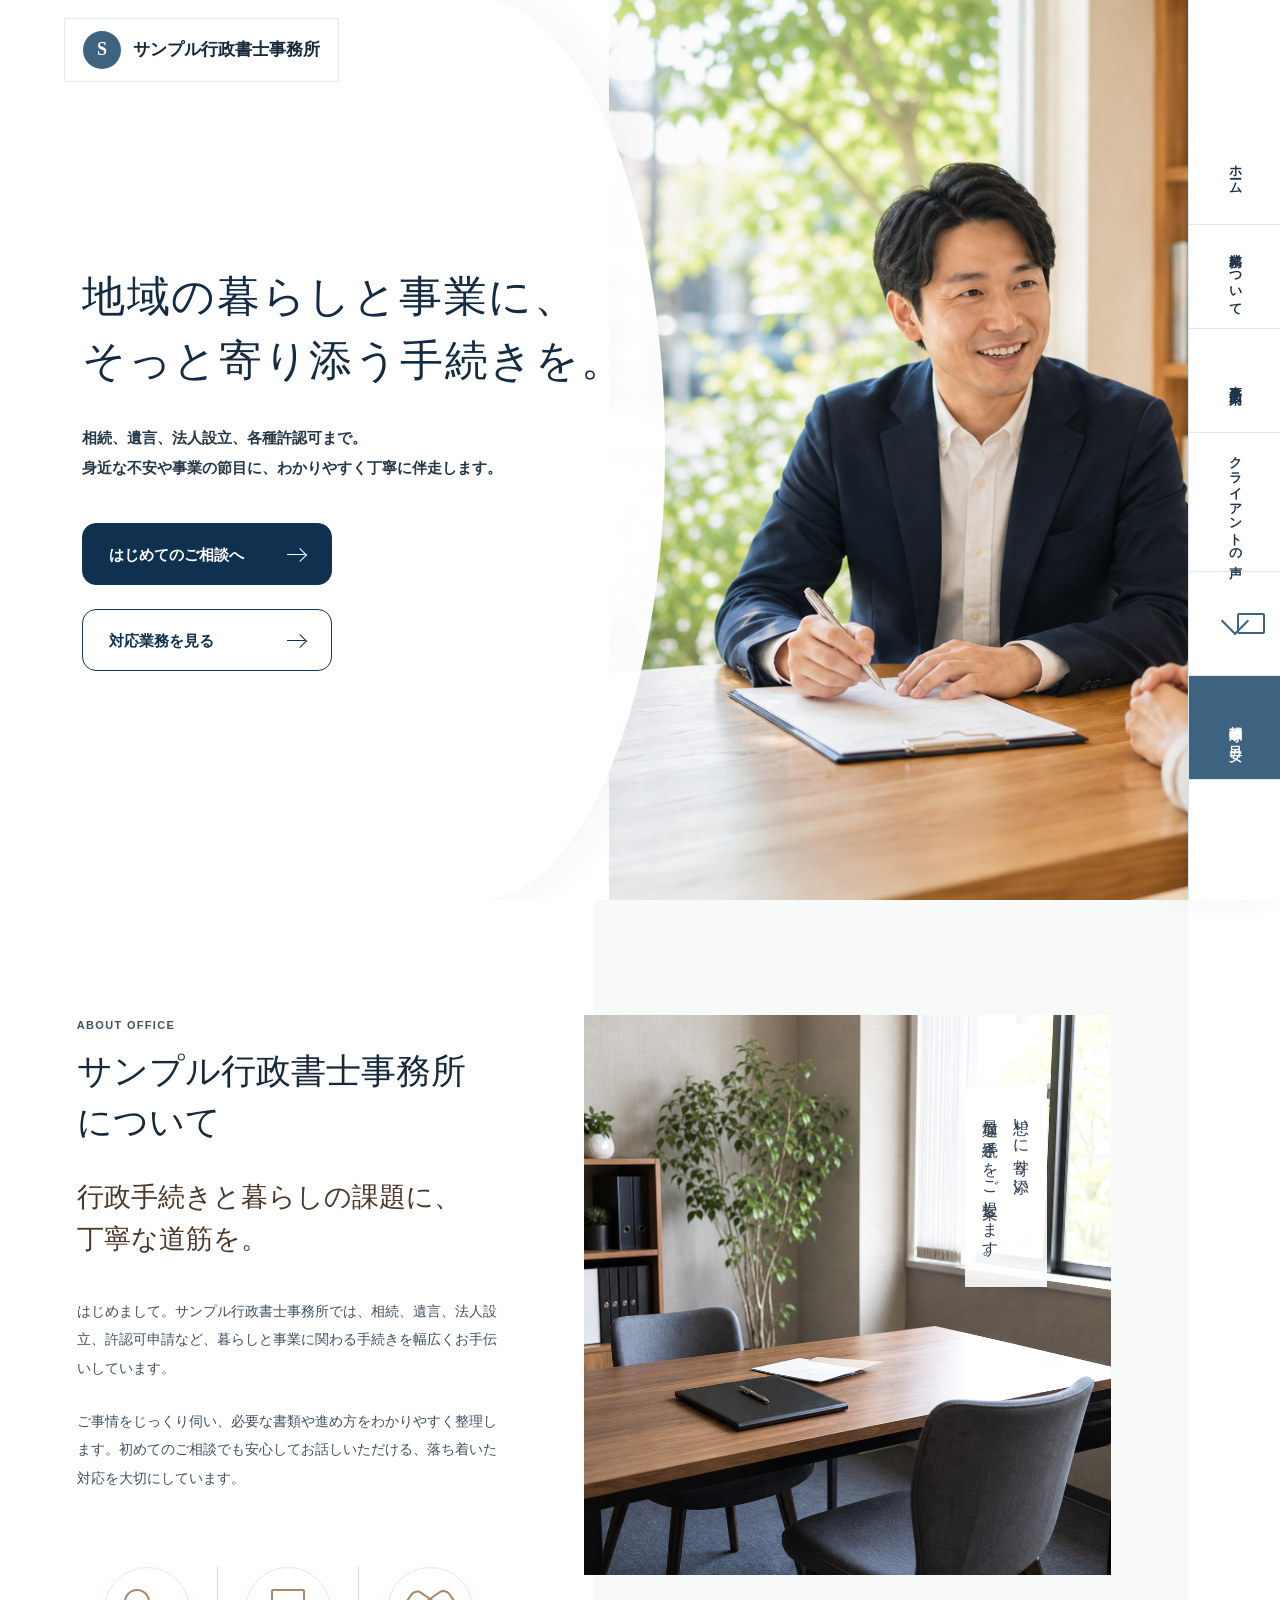
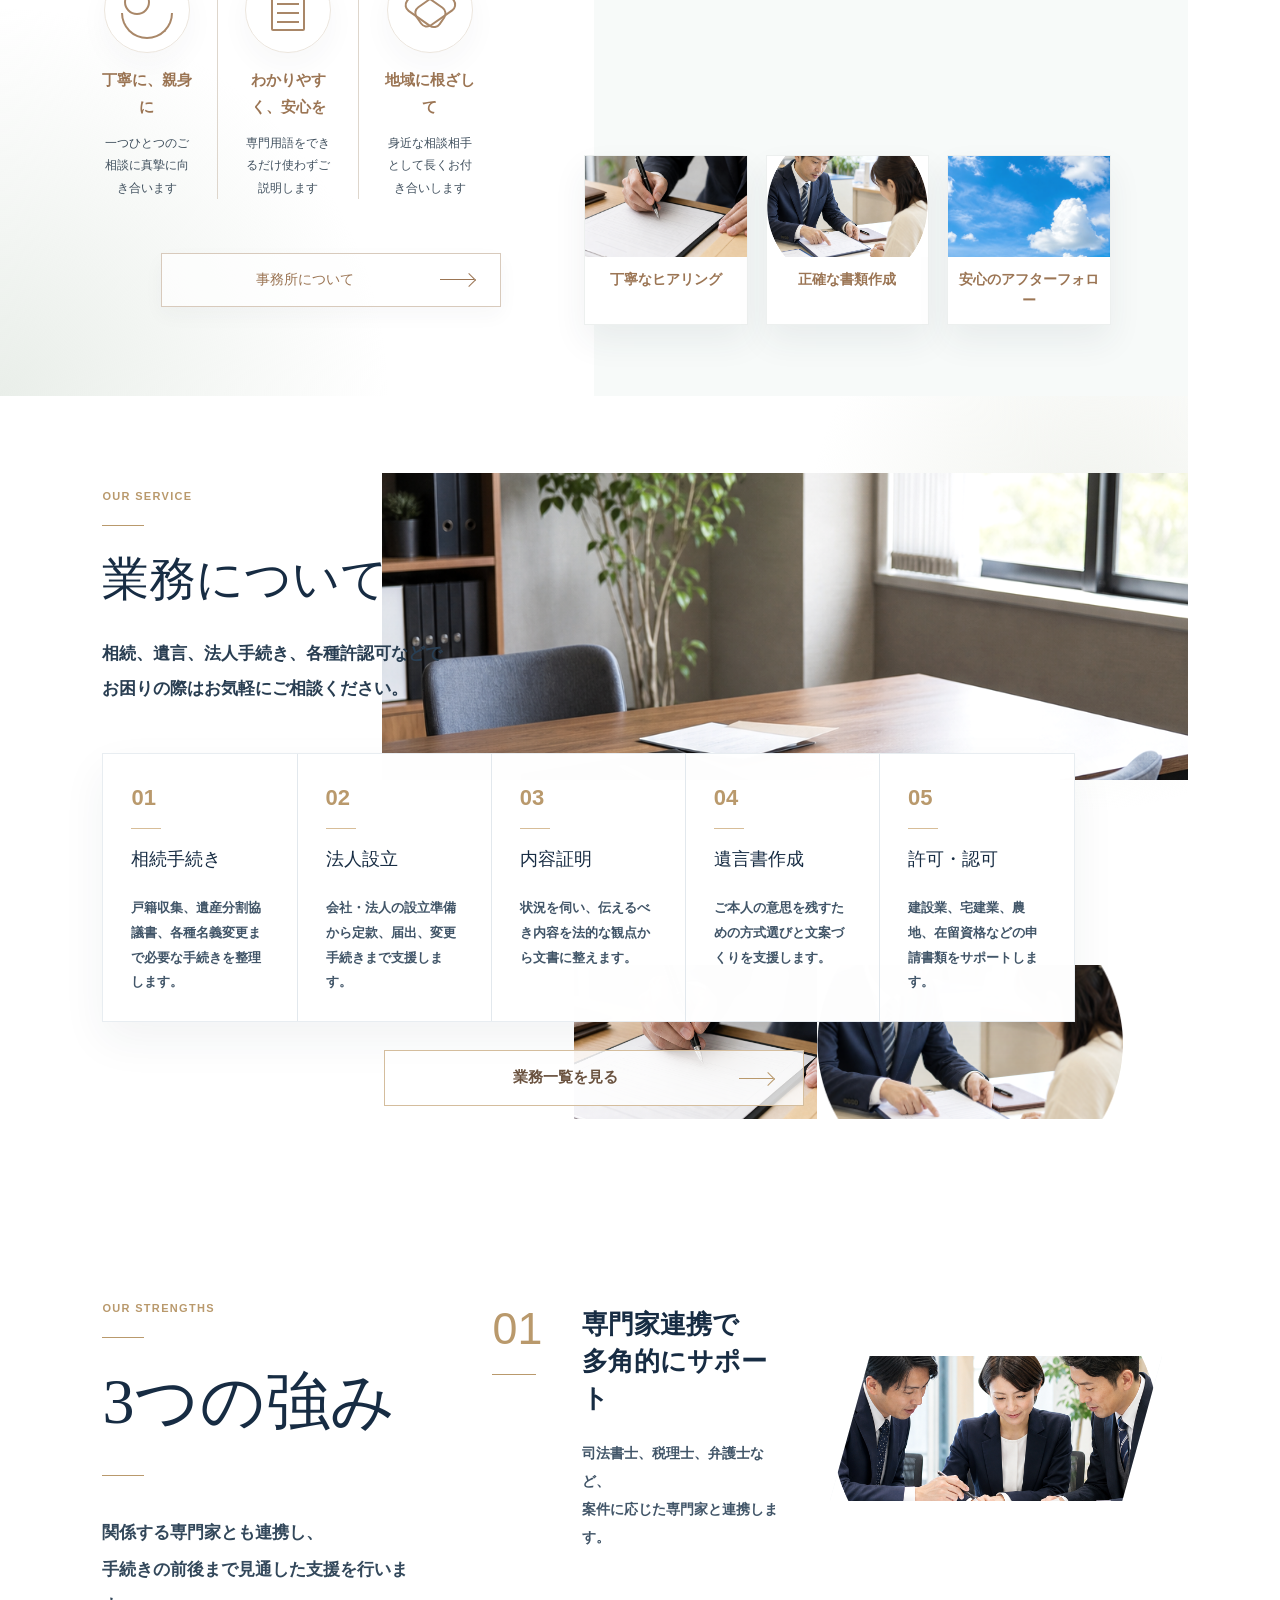
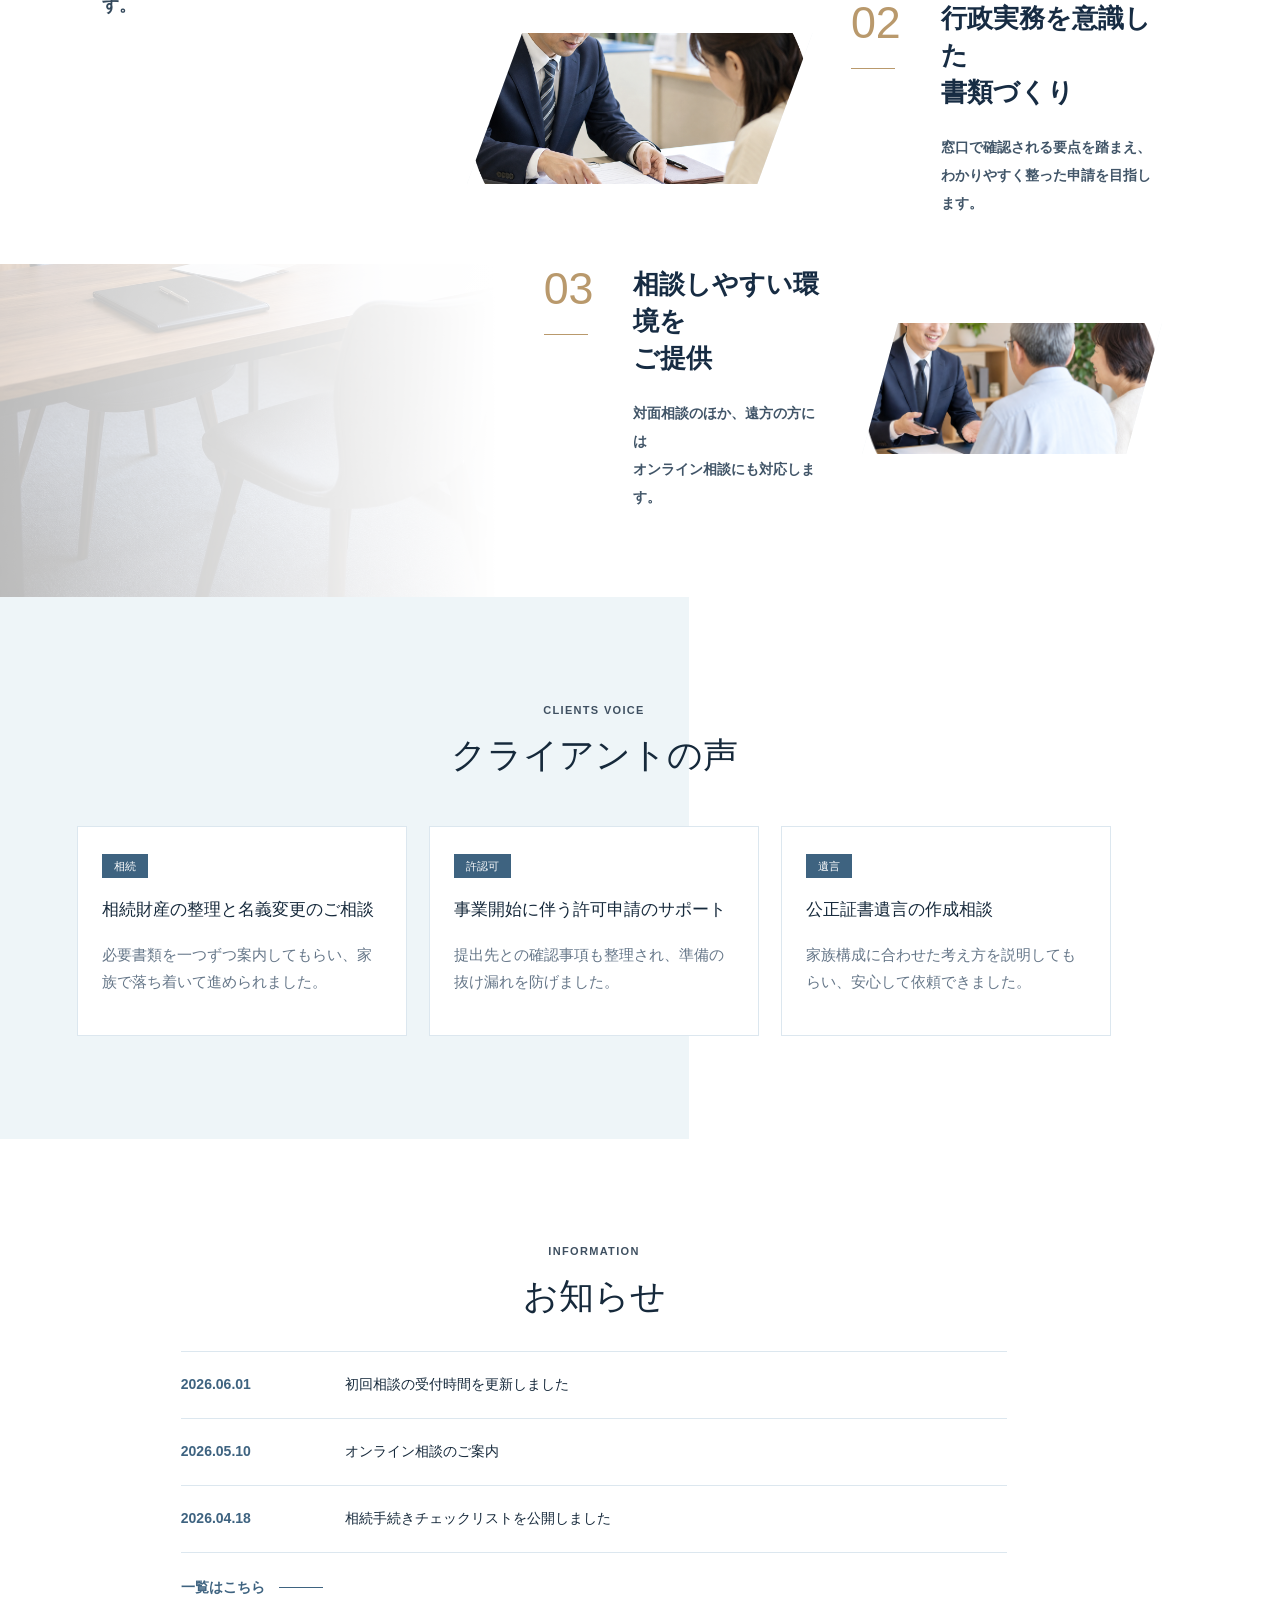
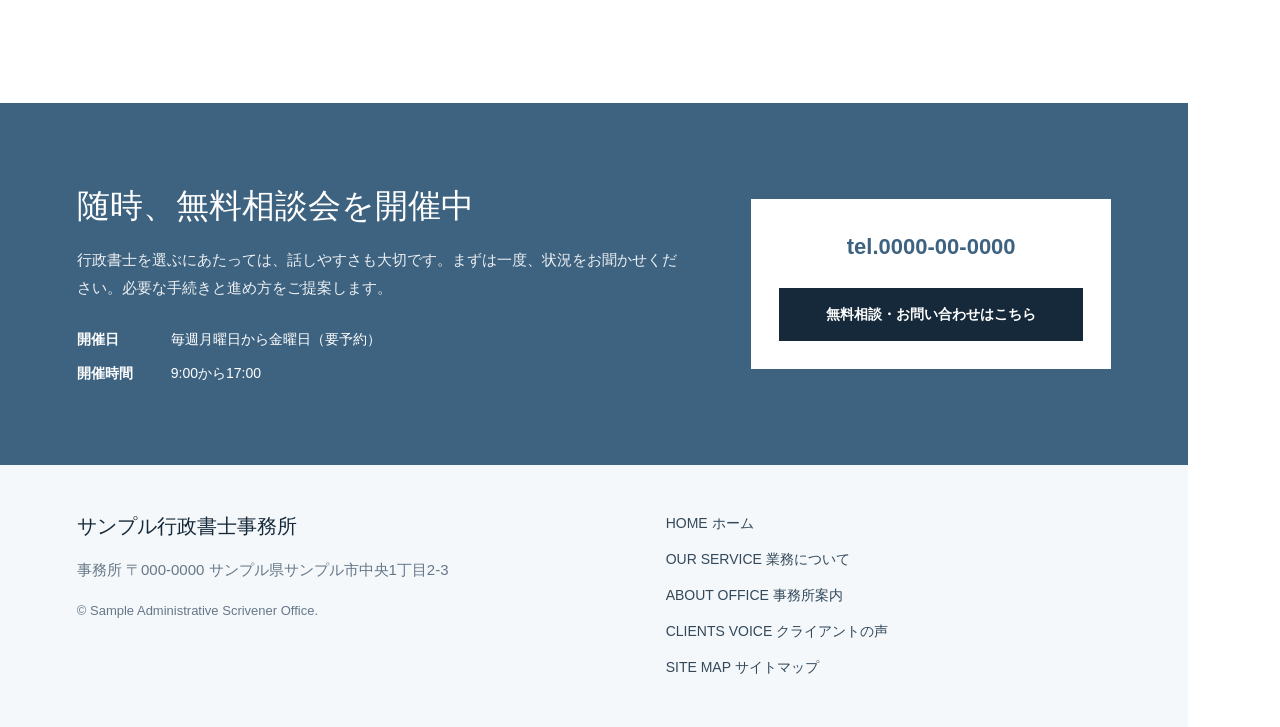
==== commit e2353ffc: "Remove first view feature cards" ====
--- a/index.html
+++ b/index.html
@@ -35,29 +35,6 @@
       </div>
       <div class="hero-visual" aria-hidden="true">
         <img class="hero-main" src="assets/hero-consultation-photo.png" alt="">
-      </div>
-      <div class="hero-feature-panel" aria-label="相談の特徴">
-        <article>
-          <span class="hero-feature-icon icon-person"></span>
-          <div>
-            <h2>初回でも安心</h2>
-            <p>はじめてのご相談も丁寧に。わかりやすい言葉でご説明します。</p>
-          </div>
-        </article>
-        <article>
-          <span class="hero-feature-icon icon-town"></span>
-          <div>
-            <h2>地域に根ざした対応</h2>
-            <p>地元の暮らしや事業を理解し、顔の見える関係を大切にします。</p>
-          </div>
-        </article>
-        <article>
-          <span class="hero-feature-icon icon-online"></span>
-          <div>
-            <h2>オンライン相談可</h2>
-            <p>ご来所が難しい方も安心。オンラインでご相談いただけます。</p>
-          </div>
-        </article>
       </div>
     </section>
 
--- a/styles.css
+++ b/styles.css
@@ -1755,6 +1755,7 @@
 
   .hero h1 {
     font-size: clamp(31px, 7vw, 46px);
+    white-space: normal;
   }
 
   .hero-actions {
@@ -1823,3 +1824,183 @@
     height: 52px;
   }
 }
+
+/* FV final stabilization */
+.hero {
+  position: relative;
+  display: grid;
+  grid-template-columns: minmax(430px, 48%) minmax(0, 52%);
+  align-items: stretch;
+  min-height: 100vh;
+  padding: 0;
+  background: #fff;
+  overflow: hidden;
+}
+
+.hero::before {
+  content: "";
+  position: absolute;
+  inset: 0 auto 0 0;
+  z-index: 1;
+  width: 56%;
+  height: 100%;
+  background: rgba(255, 255, 255, .97);
+  border-radius: 0 56% 56% 0 / 0 100% 100% 0;
+  box-shadow: 18px 0 38px rgba(39, 57, 75, .04);
+}
+
+.hero::after {
+  content: "";
+  position: absolute;
+  left: 4%;
+  bottom: 8%;
+  z-index: 2;
+  width: 28%;
+  height: 18%;
+  opacity: .24;
+  background:
+    linear-gradient(#98b875, #98b875) 16% 62% / 1px 42px no-repeat,
+    linear-gradient(#98b875, #98b875) 24% 62% / 1px 34px no-repeat,
+    linear-gradient(#98b875, #98b875) 38% 66% / 1px 28px no-repeat,
+    linear-gradient(#98b875, #98b875) 52% 66% / 1px 28px no-repeat;
+  pointer-events: none;
+}
+
+.hero-copy {
+  position: relative;
+  z-index: 3;
+  grid-column: 1;
+  align-self: center;
+  justify-self: start;
+  width: min(820px, 92%);
+  padding: 8vh 0 4vh clamp(46px, 6.4vw, 104px);
+  transform: none;
+}
+
+.hero h1 {
+  margin: 0;
+  color: #132b43;
+  font-family: var(--font-serif);
+  font-size: clamp(34px, 3.35vw, 52px);
+  font-weight: 500;
+  line-height: 1.5;
+  letter-spacing: .04em;
+  writing-mode: horizontal-tb;
+  min-height: 0;
+  white-space: nowrap;
+}
+
+.hero-lead {
+  margin: clamp(24px, 3.3vh, 36px) 0 0;
+  color: #263848;
+  font-family: var(--font-sans);
+  font-size: clamp(15px, 1.15vw, 18px);
+  font-weight: 600;
+  line-height: 2;
+}
+
+.hero-actions {
+  display: flex;
+  flex-wrap: wrap;
+  gap: 24px;
+  margin-top: clamp(28px, 4.5vh, 44px);
+}
+
+.hero-actions a {
+  min-width: 250px;
+  min-height: 62px;
+}
+
+.hero-visual {
+  position: relative;
+  z-index: 0;
+  grid-column: 2;
+  align-self: stretch;
+  width: 100%;
+  min-height: 100vh;
+}
+
+.hero-main {
+  width: 100%;
+  height: 100%;
+  min-height: 100vh;
+  object-fit: cover;
+  object-position: center;
+}
+
+.hero-feature-panel {
+  position: absolute;
+  z-index: 4;
+  right: clamp(42px, 7vw, 122px);
+  bottom: clamp(34px, 6vh, 66px);
+  display: grid;
+  grid-template-columns: repeat(3, minmax(0, 1fr));
+  width: min(56vw, 900px);
+  max-width: calc(100vw - 92px - 96px);
+  padding: 28px 30px;
+  border-radius: 30px;
+}
+
+@media (max-width: 980px) {
+  .hero {
+    display: grid;
+    grid-template-columns: 1fr;
+    min-height: auto;
+  }
+
+  .hero::before {
+    width: 100%;
+    height: 48%;
+    border-radius: 0 0 40% 40% / 0 0 18% 18%;
+  }
+
+  .hero::after {
+    display: none;
+  }
+
+  .hero-copy {
+    grid-column: auto;
+    width: auto;
+    padding: 116px 24px 36px;
+  }
+
+  .hero h1 {
+    font-size: clamp(31px, 7vw, 46px);
+  }
+
+  .hero-visual {
+    grid-column: auto;
+    min-height: 52vh;
+  }
+
+  .hero-main {
+    min-height: 52vh;
+  }
+
+  .hero-feature-panel {
+    position: relative;
+    right: auto;
+    bottom: auto;
+    width: calc(100% - 32px);
+    max-width: none;
+    grid-template-columns: 1fr;
+    margin: -44px auto 42px;
+    padding: 24px;
+    border-radius: 22px;
+  }
+}
+
+@media (max-width: 620px) {
+  .hero-copy {
+    padding-top: 96px;
+  }
+
+  .hero-actions {
+    gap: 12px;
+  }
+
+  .hero-actions a {
+    width: 100%;
+    min-width: 0;
+  }
+}
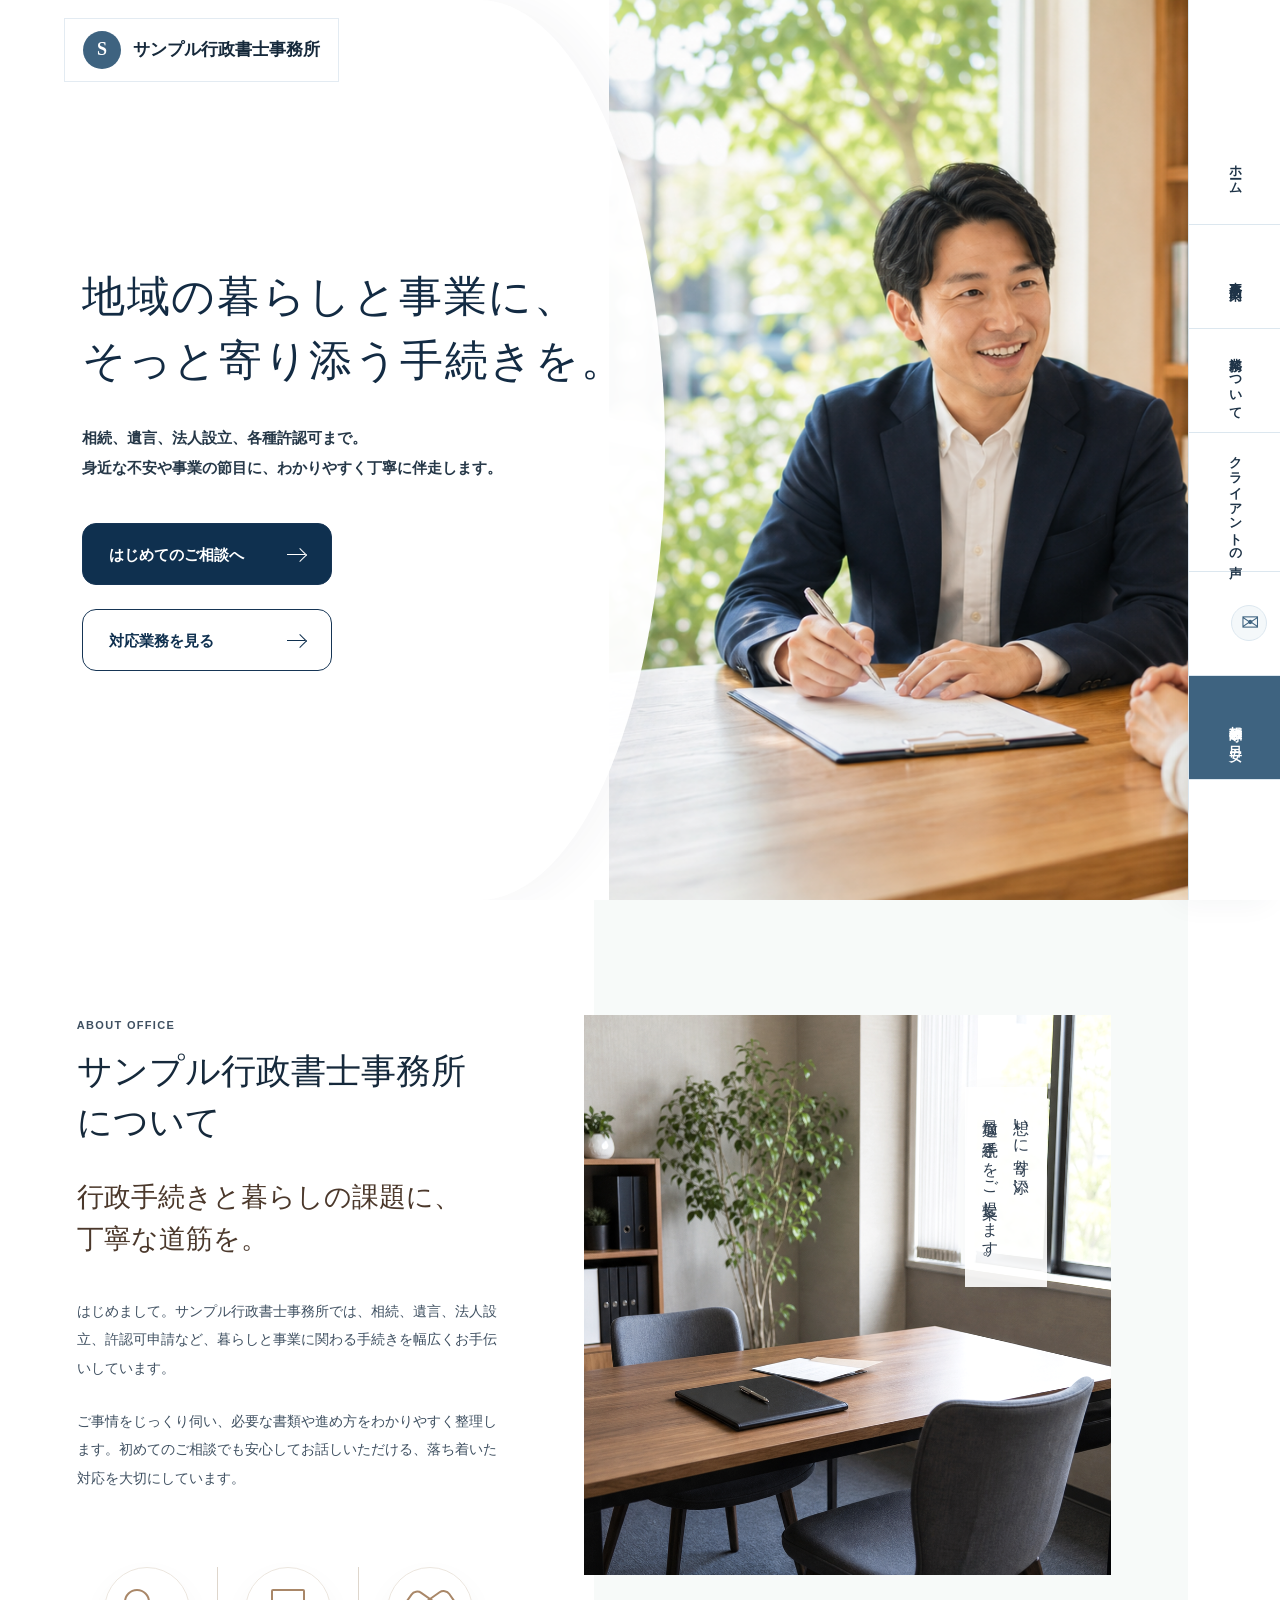
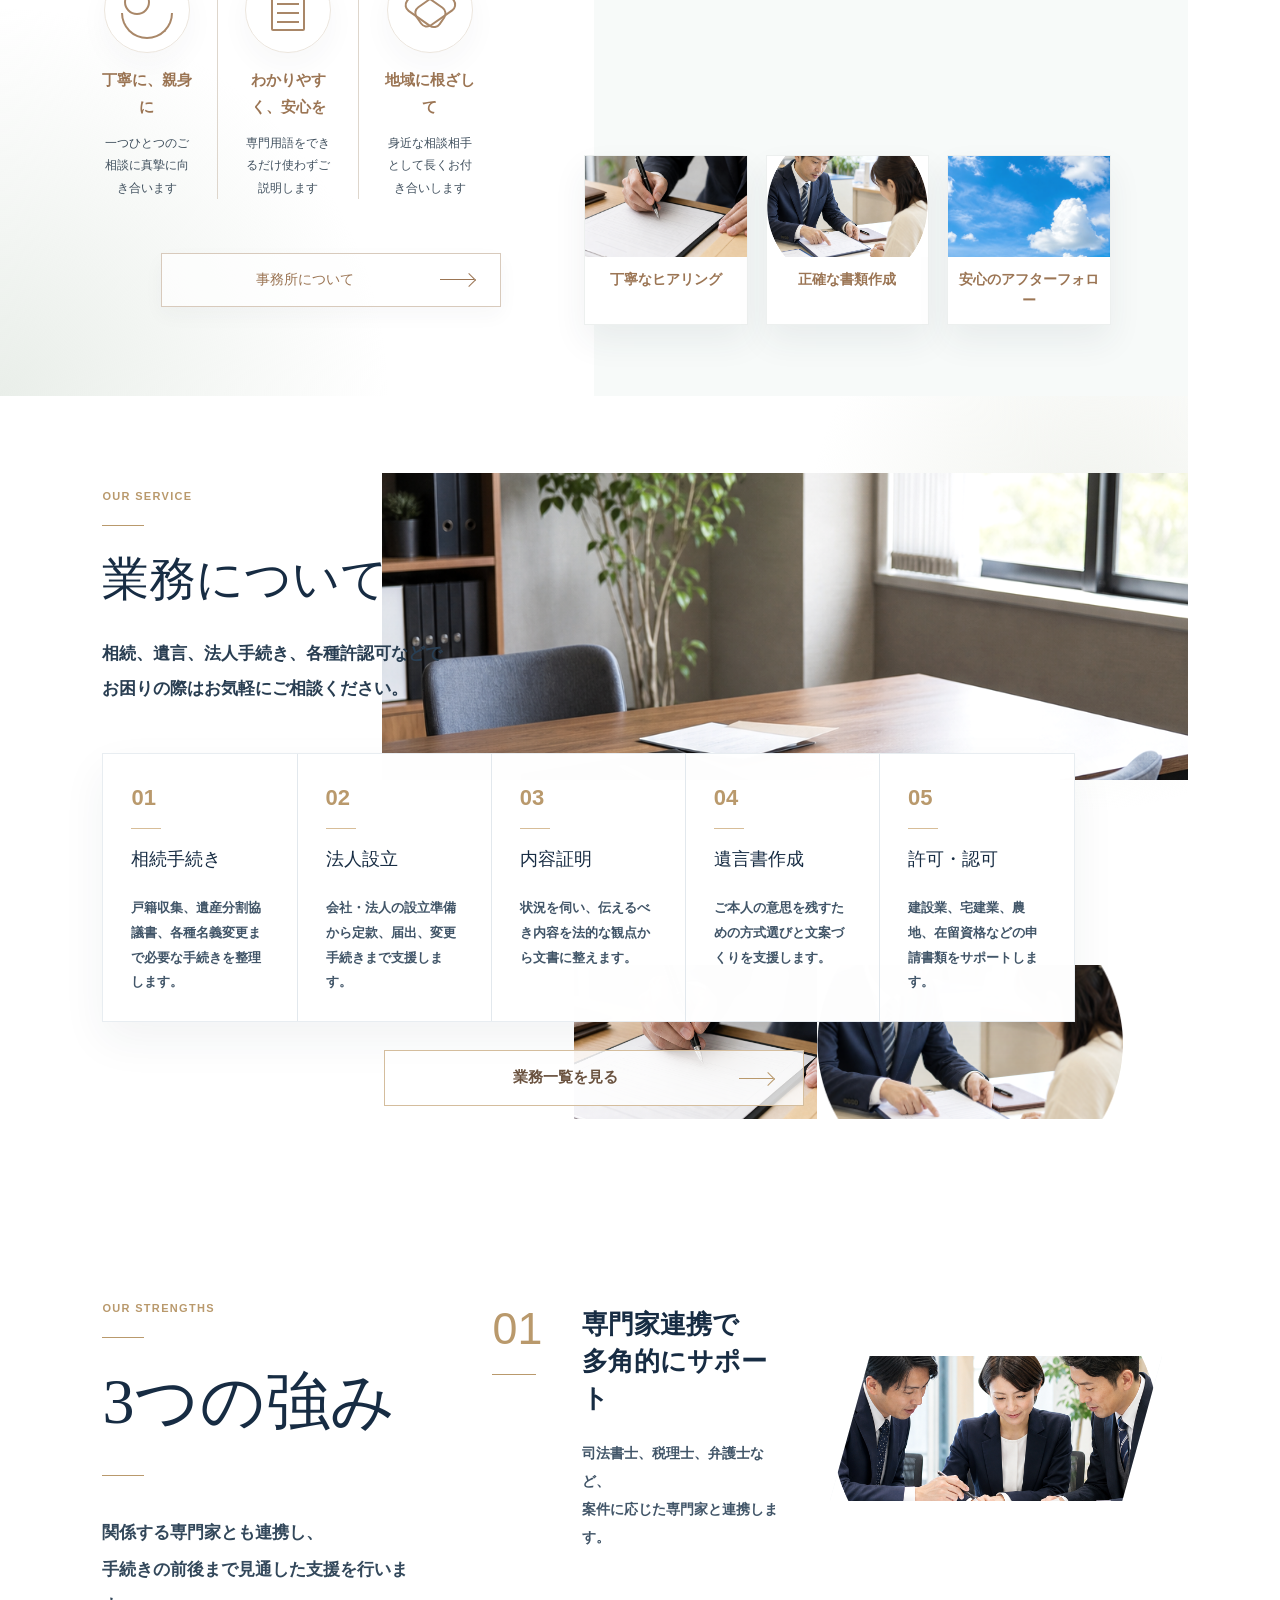
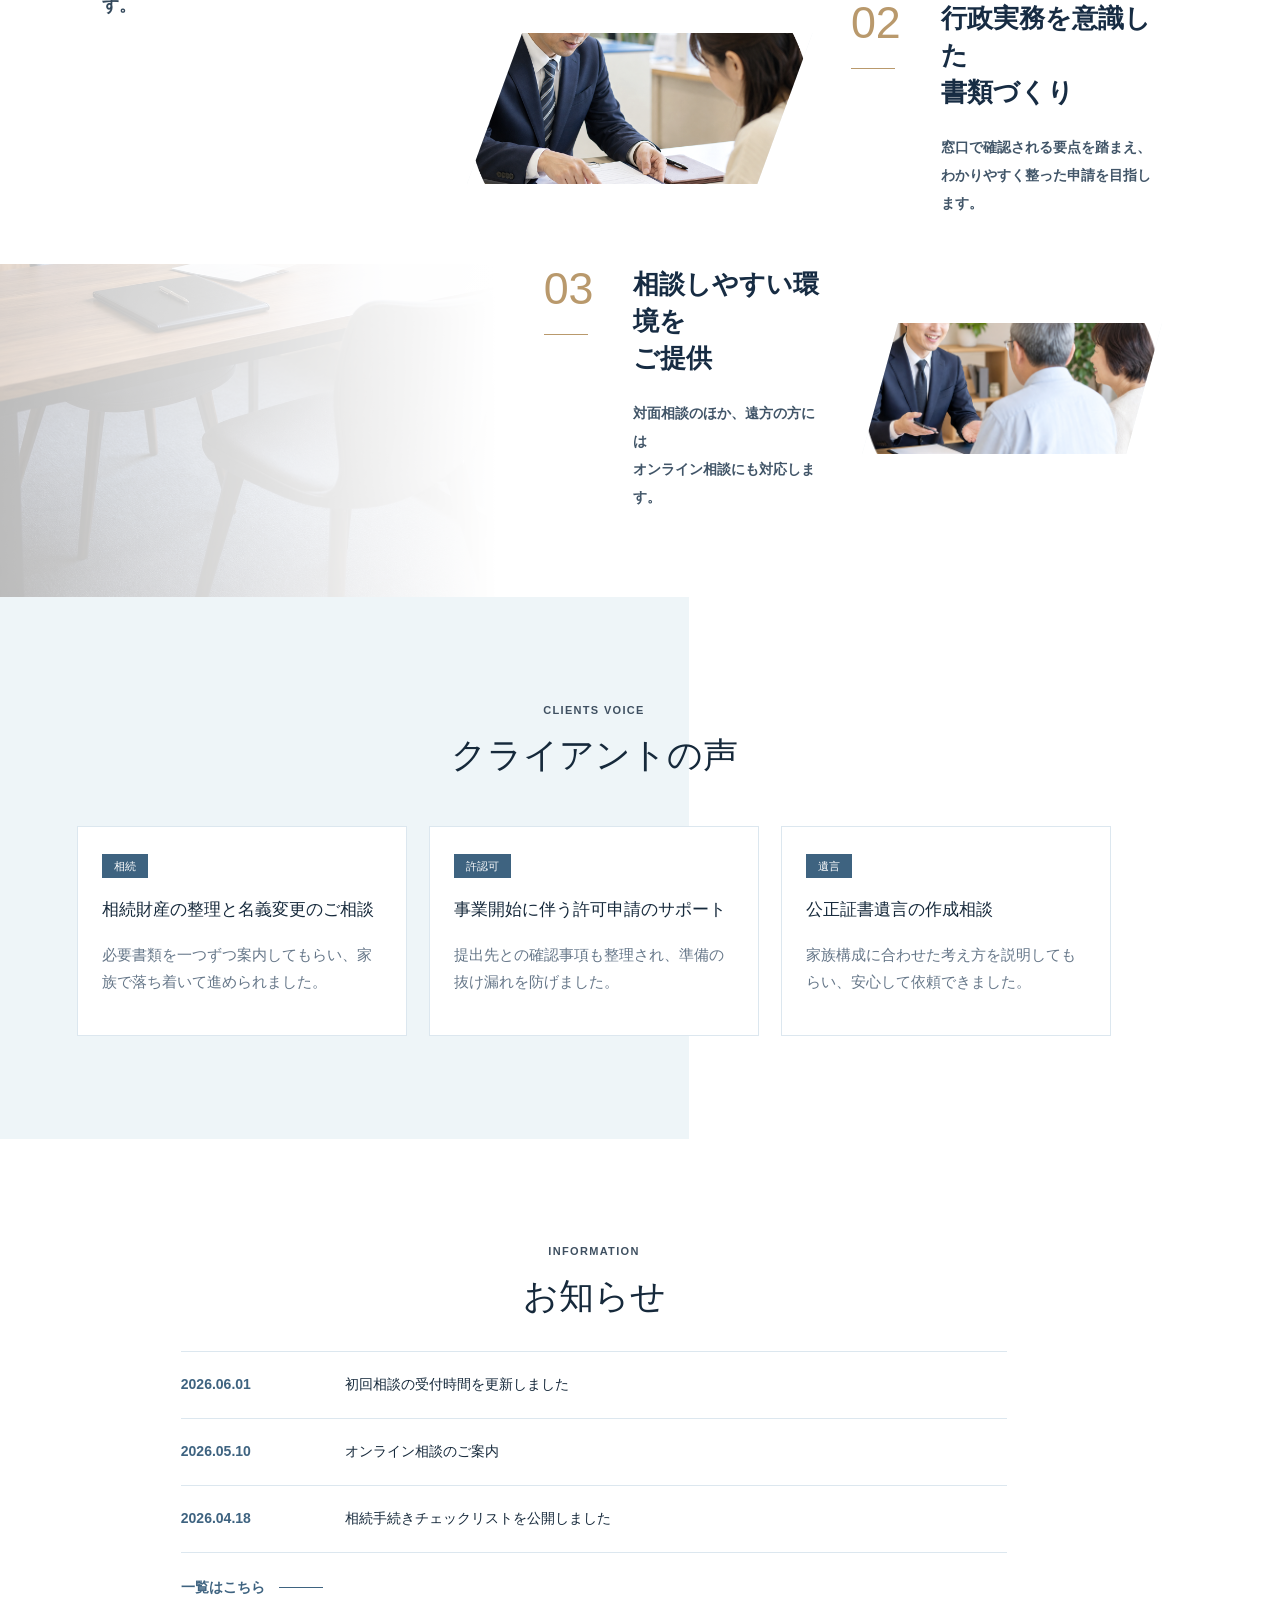
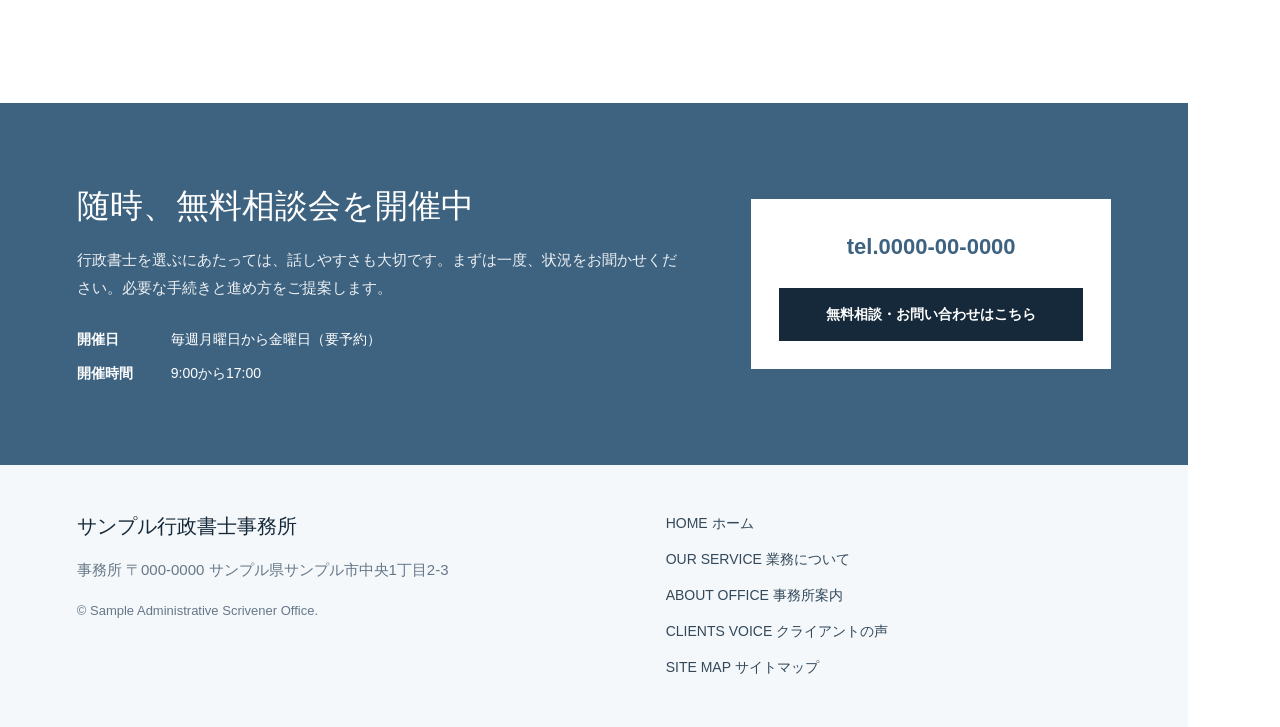
==== commit 3c39ea7e: "Reorder side navigation items" ====
--- a/index.html
+++ b/index.html
@@ -15,8 +15,8 @@
     </a>
     <nav class="global-nav" aria-label="主要メニュー">
       <a href="index.html">ホーム</a>
+      <a href="#about">事務所案内</a>
       <a href="#service">業務について</a>
-      <a href="#about">事務所案内</a>
       <a href="#voice">クライアントの声</a>
       <a class="nav-icon" href="#contact" aria-label="お問い合わせ">□</a>
       <a class="fee-link" href="#fees">報酬等の目安</a>
--- a/styles.css
+++ b/styles.css
@@ -137,23 +137,23 @@
 }
 
 .nav-icon::before {
-  content: "";
-  width: 24px;
-  height: 17px;
-  border: 2px solid var(--blue);
-  border-radius: 2px;
-  background: transparent;
+  content: "✉";
+  display: grid;
+  place-items: center;
+  width: 34px;
+  height: 34px;
+  color: var(--blue);
+  font-family: var(--font-sans);
+  font-size: 22px;
+  font-weight: 400;
+  line-height: 1;
+  background: #f4f8fa;
+  border: 1px solid var(--line);
+  border-radius: 50%;
 }
 
 .nav-icon::after {
-  content: "";
-  position: absolute;
-  width: 18px;
-  height: 18px;
-  border-left: 2px solid var(--blue);
-  border-bottom: 2px solid var(--blue);
-  transform: translateY(-2px) rotate(-45deg);
-  transform-origin: center;
+  content: none;
 }
 
 .fee-link {
@@ -735,6 +735,7 @@
   width: 100%;
   aspect-ratio: 16 / 10;
   object-fit: cover;
+  border-radius: 0;
   filter: brightness(1.04) saturate(.88);
 }
 
@@ -1487,16 +1488,9 @@
   }
 
   .nav-icon::before {
-    width: 15px;
-    height: 11px;
-    border-width: 2px;
-  }
-
-  .nav-icon::after {
-    width: 11px;
-    height: 11px;
-    border-width: 2px;
-    transform: translateY(-1px) rotate(-45deg);
+    width: 24px;
+    height: 24px;
+    font-size: 16px;
   }
 
   .fee-link {
